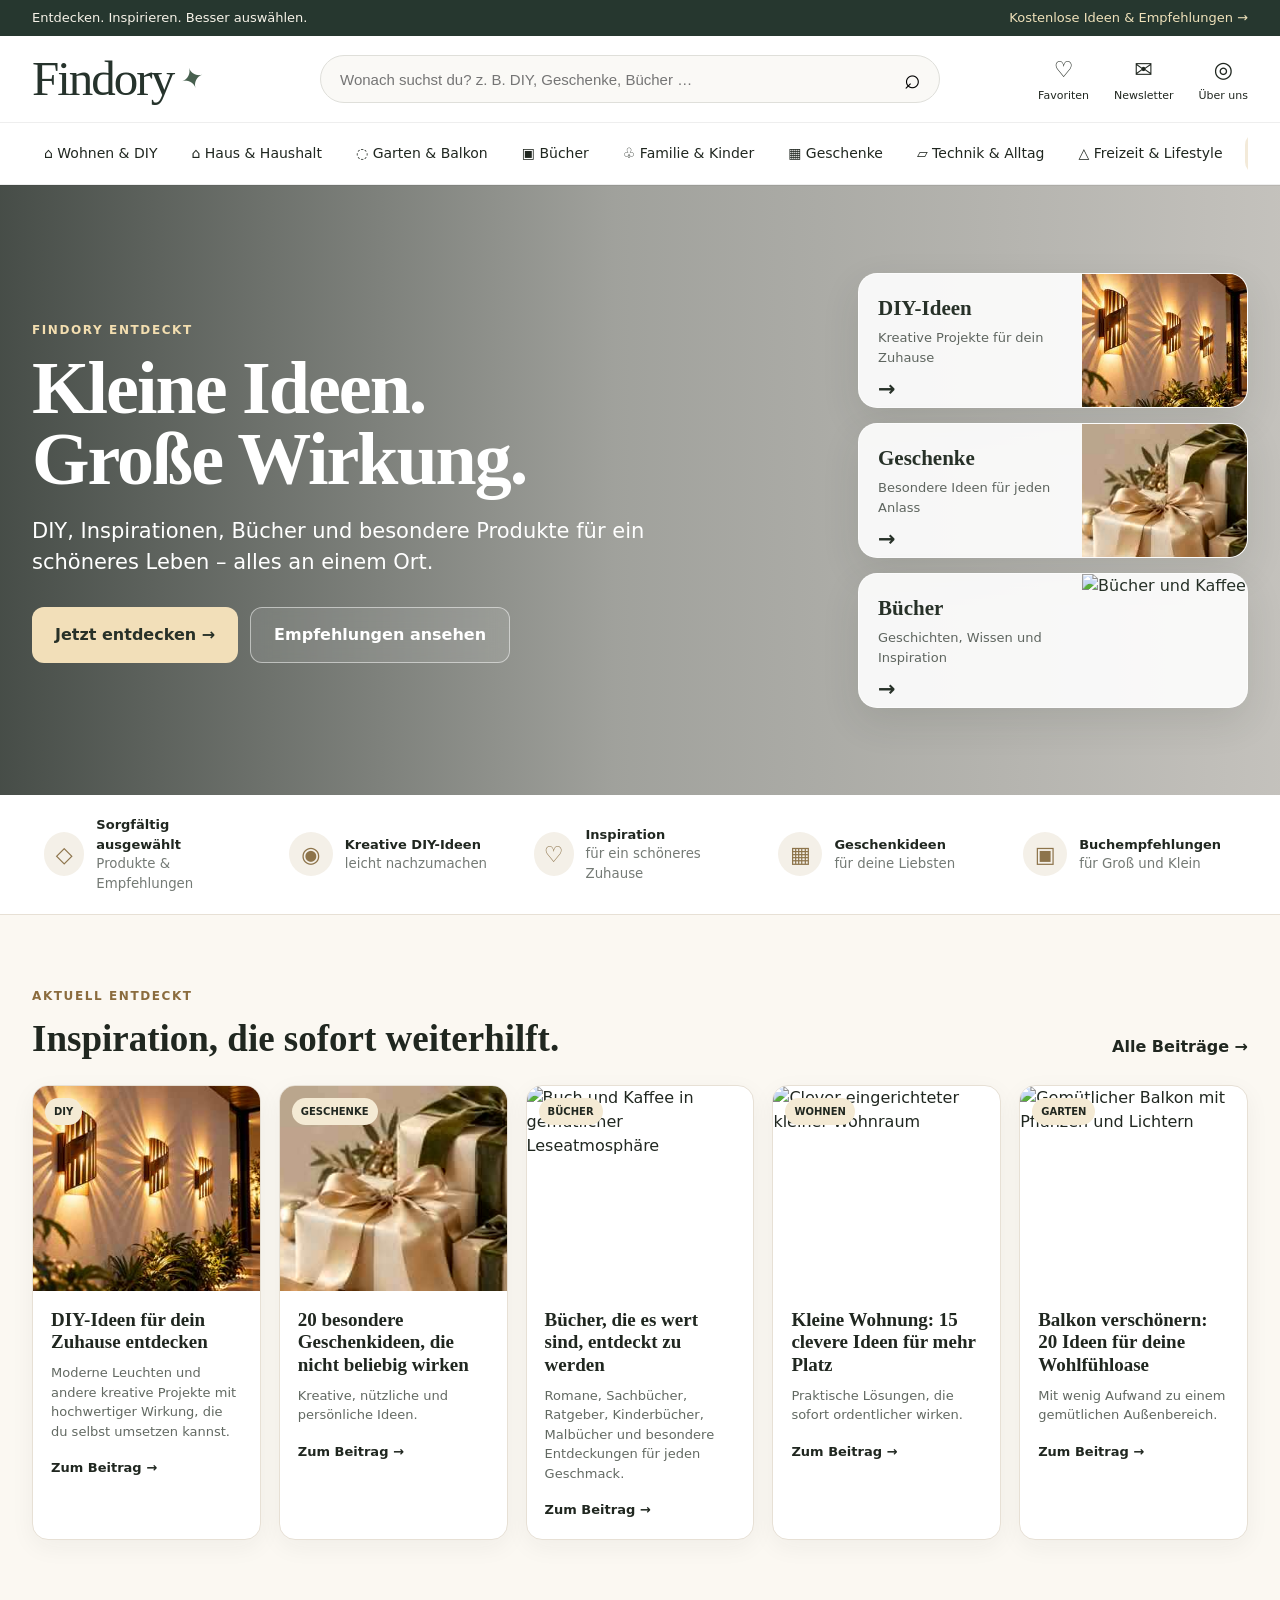
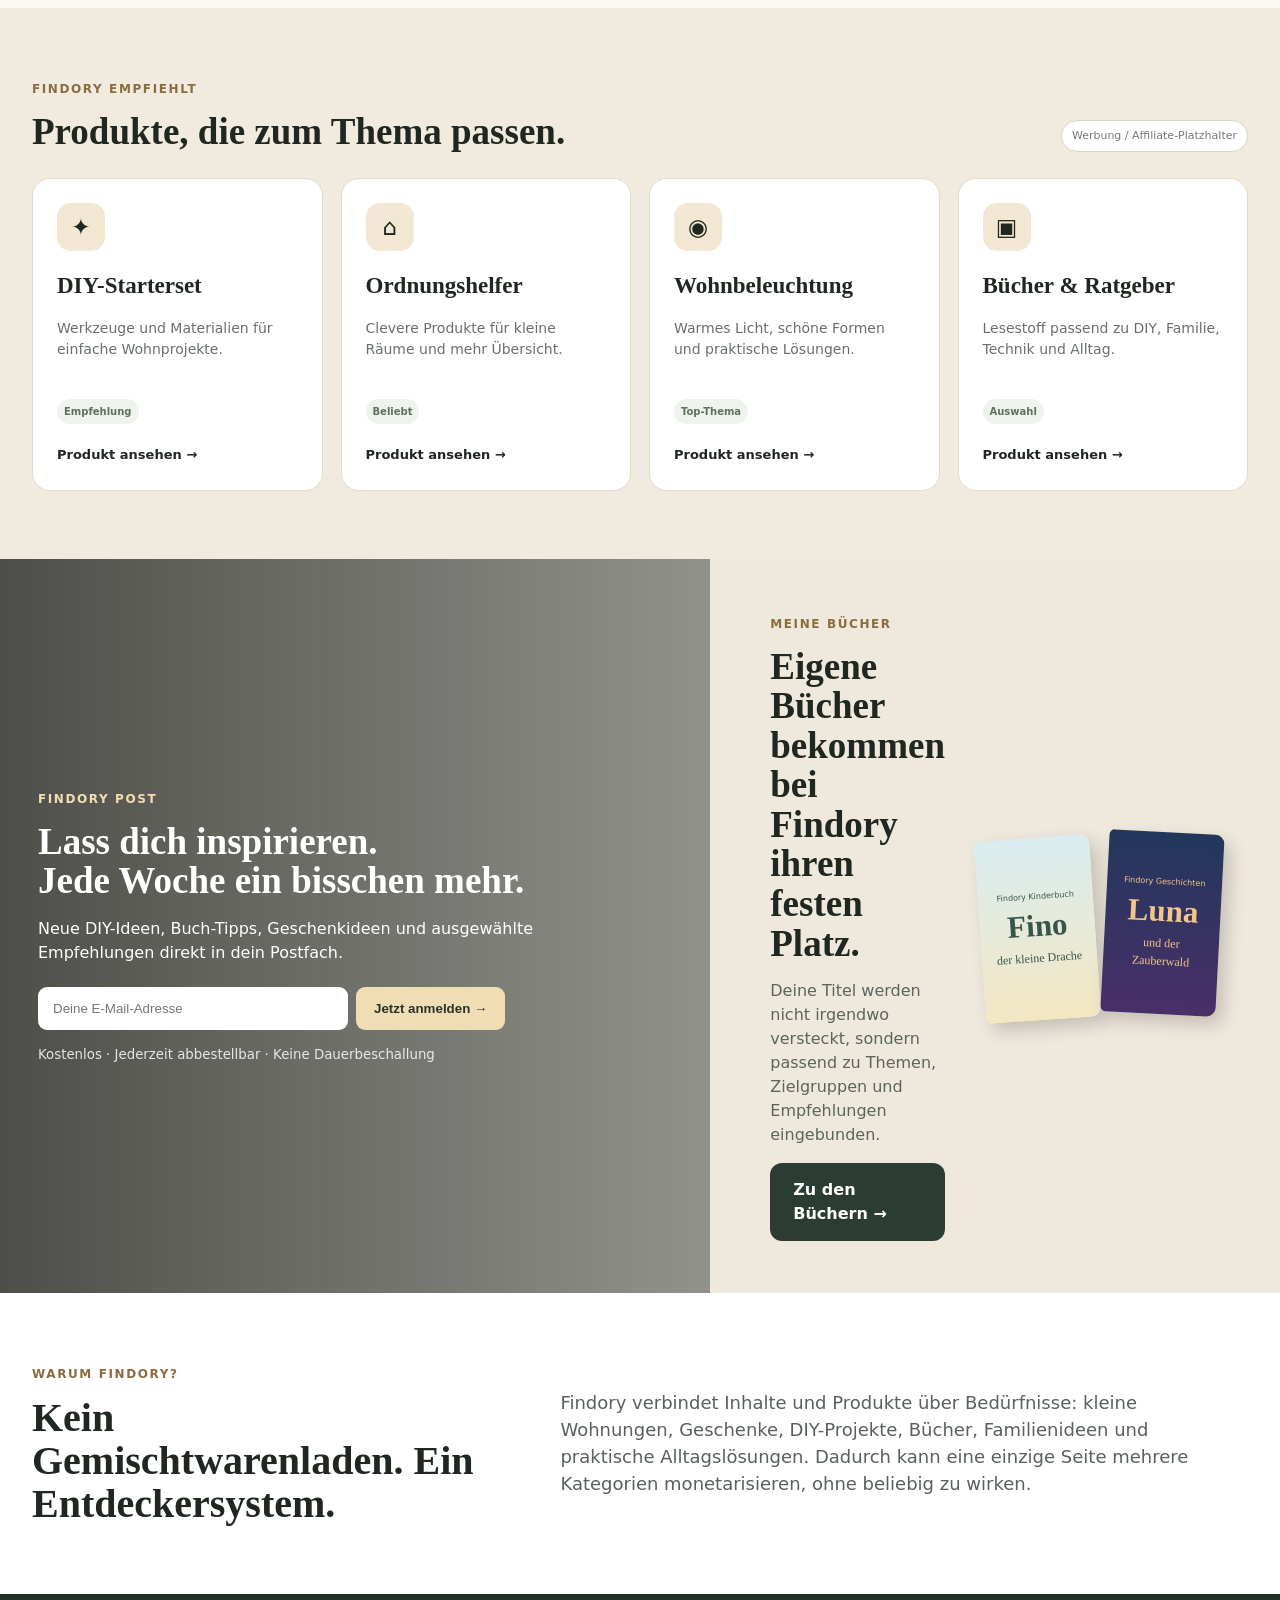
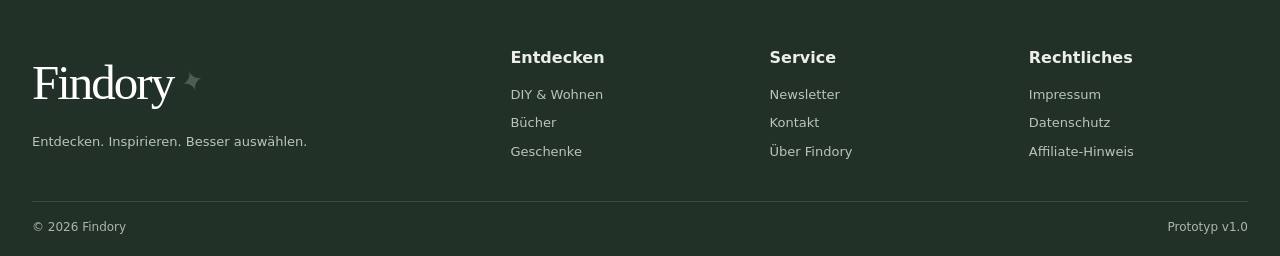
==== index.html @ 76cbc1a4 "Deploy new premium gift imagery across homepage" ====
<!doctype html>
<html lang="de">
<head>
  <meta charset="utf-8" />
  <meta name="viewport" content="width=device-width,initial-scale=1" />
  <title>Findory – Entdecken. Inspirieren. Besser auswählen.</title>
  <meta name="description" content="Findory verbindet DIY, Wohnen, Bücher, Geschenke und Empfehlungen zu einer inspirierenden Entdeckerwelt." />
  <link rel="stylesheet" href="styles.css" />
</head>
<body>
  <div class="topbar"><div class="wrap topbar-inner"><span>Entdecken. Inspirieren. Besser auswählen.</span><a href="#newsletter">Kostenlose Ideen & Empfehlungen →</a></div></div>

  <header class="site-header">
    <div class="wrap header-main">
      <a class="brand" href="#"><span class="brand-word">Findory</span><span class="leaf">✦</span></a>
      <form class="search" onsubmit="return false"><input aria-label="Suche" placeholder="Wonach suchst du? z. B. DIY, Geschenke, Bücher …"><button aria-label="Suchen">⌕</button></form>
      <div class="header-actions"><a href="#highlights">♡<span>Favoriten</span></a><a href="#newsletter">✉<span>Newsletter</span></a><a href="#books">◎<span>Über uns</span></a></div>
    </div>
    <nav class="category-nav"><div class="wrap nav-scroll">
      <a href="#highlights">⌂ Wohnen & DIY</a><a href="#highlights">⌂ Haus & Haushalt</a><a href="#highlights">◌ Garten & Balkon</a><a href="#books">▣ Bücher</a><a href="#highlights">♧ Familie & Kinder</a><a href="#gifts">▦ Geschenke</a><a href="#highlights">▱ Technik & Alltag</a><a href="#highlights">△ Freizeit & Lifestyle</a><a class="accent" href="#recommendations">★ Empfehlungen</a>
    </div></nav>
  </header>

  <main>
    <section class="hero">
      <div class="hero-bg"></div><div class="hero-overlay"></div>
      <div class="wrap hero-grid">
        <div class="hero-copy">
          <span class="eyebrow">FINDORY ENTDECKT</span>
          <h1>Kleine Ideen.<br>Große Wirkung.</h1>
          <p>DIY, Inspirationen, Bücher und besondere Produkte für ein schöneres Leben – alles an einem Ort.</p>
          <div class="hero-buttons"><a class="btn primary" href="#highlights">Jetzt entdecken →</a><a class="btn ghost" href="#recommendations">Empfehlungen ansehen</a></div>
        </div>
        <div class="hero-cards">
          <a class="mini-card" href="#highlights"><div><strong>DIY-Ideen</strong><span>Kreative Projekte für dein Zuhause</span><b>→</b></div><img src="images/diy-wandleuchten-web.jpg" alt="DIY-Wandleuchten zum Selbermachen"></a>
          <a class="mini-card" id="gifts" href="#recommendations"><div><strong>Geschenke</strong><span>Besondere Ideen für jeden Anlass</span><b>→</b></div><img src="[data-uri]" alt="Edle Geschenkarrangements in warmem Licht"></a>
          <a class="mini-card" href="#books"><div><strong>Bücher</strong><span>Geschichten, Wissen und Inspiration</span><b>→</b></div><img src="https://images.unsplash.com/photo-1639527924446-3edc522ae4b0?auto=format&fit=crop&w=700&q=82" alt="Bücher und Kaffee"></a>
        </div>
      </div>
    </section>

    <section class="trustbar"><div class="wrap trust-grid">
      <div><span>◇</span><p><b>Sorgfältig ausgewählt</b><small>Produkte & Empfehlungen</small></p></div>
      <div><span>◉</span><p><b>Kreative DIY-Ideen</b><small>leicht nachzumachen</small></p></div>
      <div><span>♡</span><p><b>Inspiration</b><small>für ein schöneres Zuhause</small></p></div>
      <div><span>▦</span><p><b>Geschenkideen</b><small>für deine Liebsten</small></p></div>
      <div><span>▣</span><p><b>Buchempfehlungen</b><small>für Groß und Klein</small></p></div>
    </div></section>

    <section class="section" id="highlights"><div class="wrap">
      <div class="section-head"><div><span class="eyebrow dark">AKTUELL ENTDECKT</span><h2>Inspiration, die sofort weiterhilft.</h2></div><a href="#">Alle Beiträge →</a></div>
      <div class="cards-five">
        <article class="content-card"><div class="image-wrap"><img src="images/diy-wandleuchten-web.jpg" alt="DIY-Wandleuchten zum Selbermachen"><span>DIY</span></div><div class="card-body"><h3>DIY-Ideen für dein Zuhause entdecken</h3><p>Moderne Leuchten und andere kreative Projekte mit hochwertiger Wirkung, die du selbst umsetzen kannst.</p><a href="#">Zum Beitrag →</a></div></article>
        <article class="content-card"><div class="image-wrap"><img src="[data-uri]" alt="Edle Geschenkarrangements in warmem Licht"><span>GESCHENKE</span></div><div class="card-body"><h3>20 besondere Geschenkideen, die nicht beliebig wirken</h3><p>Kreative, nützliche und persönliche Ideen.</p><a href="#">Zum Beitrag →</a></div></article>
        <article class="content-card"><div class="image-wrap"><img src="https://images.unsplash.com/photo-1639527924446-3edc522ae4b0?auto=format&fit=crop&w=900&q=86" alt="Buch und Kaffee in gemütlicher Leseatmosphäre"><span>BÜCHER</span></div><div class="card-body"><h3>Bücher, die es wert sind, entdeckt zu werden</h3><p>Romane, Sachbücher, Ratgeber, Kinderbücher, Malbücher und besondere Entdeckungen für jeden Geschmack.</p><a href="#">Zum Beitrag →</a></div></article>
        <article class="content-card"><div class="image-wrap"><img src="https://images.unsplash.com/photo-1536376072261-38c75010e6c9?auto=format&fit=crop&w=900&q=86" alt="Clever eingerichteter kleiner Wohnraum"><span>WOHNEN</span></div><div class="card-body"><h3>Kleine Wohnung: 15 clevere Ideen für mehr Platz</h3><p>Praktische Lösungen, die sofort ordentlicher wirken.</p><a href="#">Zum Beitrag →</a></div></article>
        <article class="content-card"><div class="image-wrap"><img src="https://images.unsplash.com/photo-1623097467856-7ad5379fe60e?auto=format&fit=crop&w=900&q=86" alt="Gemütlicher Balkon mit Pflanzen und Lichtern"><span>GARTEN</span></div><div class="card-body"><h3>Balkon verschönern: 20 Ideen für deine Wohlfühloase</h3><p>Mit wenig Aufwand zu einem gemütlichen Außenbereich.</p><a href="#">Zum Beitrag →</a></div></article>
      </div>
    </div></section>

    <section class="section recommendations" id="recommendations"><div class="wrap">
      <div class="section-head"><div><span class="eyebrow dark">FINDORY EMPFIEHLT</span><h2>Produkte, die zum Thema passen.</h2></div><span class="affiliate-note">Werbung / Affiliate-Platzhalter</span></div>
      <div class="product-grid">
        <article class="product"><div class="product-icon">✦</div><h3>DIY-Starterset</h3><p>Werkzeuge und Materialien für einfache Wohnprojekte.</p><div class="product-meta"><b>Empfehlung</b></div><a href="#">Produkt ansehen →</a></article>
        <article class="product"><div class="product-icon">⌂</div><h3>Ordnungshelfer</h3><p>Clevere Produkte für kleine Räume und mehr Übersicht.</p><div class="product-meta"><b>Beliebt</b></div><a href="#">Produkt ansehen →</a></article>
        <article class="product"><div class="product-icon">◉</div><h3>Wohnbeleuchtung</h3><p>Warmes Licht, schöne Formen und praktische Lösungen.</p><div class="product-meta"><b>Top-Thema</b></div><a href="#">Produkt ansehen →</a></article>
        <article class="product"><div class="product-icon">▣</div><h3>Bücher & Ratgeber</h3><p>Lesestoff passend zu DIY, Familie, Technik und Alltag.</p><div class="product-meta"><b>Auswahl</b></div><a href="#">Produkt ansehen →</a></article>
      </div>
    </div></section>

    <section class="split" id="newsletter"><div class="newsletter-panel"><div class="inner"><span class="eyebrow">FINDORY POST</span><h2>Lass dich inspirieren.<br>Jede Woche ein bisschen mehr.</h2><p>Neue DIY-Ideen, Buch-Tipps, Geschenkideen und ausgewählte Empfehlungen direkt in dein Postfach.</p><form onsubmit="event.preventDefault(); this.querySelector('button').textContent='Danke!';"><input type="email" placeholder="Deine E-Mail-Adresse" required><button>Jetzt anmelden →</button></form><small>Kostenlos · Jederzeit abbestellbar · Keine Dauerbeschallung</small></div></div>
      <div class="books-panel" id="books"><div class="books-copy"><span class="eyebrow dark">MEINE BÜCHER</span><h2>Eigene Bücher bekommen bei Findory ihren festen Platz.</h2><p>Deine Titel werden nicht irgendwo versteckt, sondern passend zu Themen, Zielgruppen und Empfehlungen eingebunden.</p><a class="btn dark" href="#">Zu den Büchern →</a></div><div class="book-mockups"><div class="book b1"><small>Findory Kinderbuch</small><strong>Fino</strong><span>der kleine Drache</span></div><div class="book b2"><small>Findory Geschichten</small><strong>Luna</strong><span>und der Zauberwald</span></div></div></div>
    </section>

    <section class="section manifesto"><div class="wrap manifesto-grid"><div><span class="eyebrow dark">WARUM FINDORY?</span><h2>Kein Gemischtwarenladen. Ein Entdeckersystem.</h2></div><p>Findory verbindet Inhalte und Produkte über Bedürfnisse: kleine Wohnungen, Geschenke, DIY-Projekte, Bücher, Familienideen und praktische Alltagslösungen. Dadurch kann eine einzige Seite mehrere Kategorien monetarisieren, ohne beliebig zu wirken.</p></div></section>
  </main>

  <footer><div class="wrap footer-grid"><div><div class="brand footer-brand"><span class="brand-word">Findory</span><span class="leaf">✦</span></div><p>Entdecken. Inspirieren. Besser auswählen.</p></div><div><b>Entdecken</b><a href="#highlights">DIY & Wohnen</a><a href="#books">Bücher</a><a href="#gifts">Geschenke</a></div><div><b>Service</b><a href="#newsletter">Newsletter</a><a href="#">Kontakt</a><a href="#">Über Findory</a></div><div><b>Rechtliches</b><a href="#">Impressum</a><a href="#">Datenschutz</a><a href="#">Affiliate-Hinweis</a></div></div><div class="wrap footer-bottom"><span>© 2026 Findory</span><span>Prototyp v1.0</span></div></footer>
  <script src="app.js"></script>
</body>
</html>
---- styles.css ----
:root{--ink:#253128;--cream:#f6f1e7;--cream2:#fbf8f2;--sand:#e9ddc9;--gold:#cfa966;--green:#2d4336;--muted:#6e746f;--line:#e7e0d5;--shadow:0 14px 38px rgba(36,45,39,.11)}*{box-sizing:border-box}html{scroll-behavior:smooth}body{margin:0;background:var(--cream2);color:#202720;font-family:Inter,ui-sans-serif,system-ui,-apple-system,BlinkMacSystemFont,"Segoe UI",sans-serif;line-height:1.5}a{color:inherit;text-decoration:none}img{display:block;width:100%;height:100%;object-fit:cover}.wrap{width:min(1440px,calc(100% - 64px));margin:auto}.topbar{background:#26372f;color:#f7f3e9;font-size:13px}.topbar-inner{height:36px;display:flex;align-items:center;justify-content:space-between}.topbar a{color:#efe1ba}.site-header{background:#fff;position:sticky;top:0;z-index:20;box-shadow:0 1px 0 rgba(0,0,0,.06)}.header-main{height:86px;display:grid;grid-template-columns:260px 1fr 280px;gap:28px;align-items:center}.brand{display:flex;align-items:center;gap:8px;width:max-content}.brand-word{font-family:Georgia,serif;font-size:49px;letter-spacing:-2px;color:#26332c}.leaf{font-size:28px;color:#48604f;transform:rotate(-18deg)}.search{height:48px;border:1px solid #dfdfda;border-radius:999px;display:flex;align-items:center;background:#faf9f6}.search input{border:0;background:transparent;outline:0;font-size:15px;padding:0 19px;width:100%}.search button{border:0;background:transparent;font-size:28px;padding:0 18px;cursor:pointer}.header-actions{display:flex;justify-content:flex-end;gap:25px}.header-actions a{font-size:22px;text-align:center}.header-actions span{display:block;font-size:11px;margin-top:2px}.category-nav{border-top:1px solid #eee;border-bottom:1px solid #eee}.nav-scroll{display:flex;gap:10px;align-items:center;overflow:auto;padding:10px 0}.nav-scroll a{white-space:nowrap;padding:10px 12px;border-radius:12px;font-size:14px}.nav-scroll a:hover,.nav-scroll .accent{background:#f3ead9}.hero{position:relative;min-height:610px;overflow:hidden;color:#fff}.hero-bg{position:absolute;inset:0;background:url('https://images.unsplash.com/photo-1641232458416-feace752b346?auto=format&fit=crop&w=1800&q=88') center/cover}.hero-overlay{position:absolute;inset:0;background:linear-gradient(90deg,rgba(20,29,24,.78) 0%,rgba(24,31,27,.4) 48%,rgba(20,20,18,.24) 100%)}.hero-grid{position:relative;z-index:2;display:grid;grid-template-columns:1fr 390px;gap:70px;align-items:center;min-height:610px}.hero-copy{max-width:760px}.eyebrow{display:inline-block;font-size:12px;font-weight:800;letter-spacing:1.6px;margin-bottom:14px;color:#f3deb0}.eyebrow.dark{color:#8b6c3e}.hero h1{font-family:Georgia,serif;font-size:74px;line-height:.95;margin:0 0 22px;letter-spacing:-2px}.hero p{font-size:21px;max-width:670px;margin:0 0 28px}.hero-buttons{display:flex;gap:12px;flex-wrap:wrap}.btn{display:inline-flex;align-items:center;justify-content:center;padding:15px 23px;border-radius:12px;font-weight:750}.btn.primary{background:#f2dfb9;color:#283128}.btn.ghost{border:1px solid rgba(255,255,255,.5);background:rgba(255,255,255,.1);backdrop-filter:blur(9px)}.btn.dark{background:#2b3d33;color:#fff}.hero-cards{display:grid;gap:15px}.mini-card{height:135px;border:1px solid rgba(255,255,255,.62);border-radius:19px;overflow:hidden;display:grid;grid-template-columns:1.15fr .85fr;background:rgba(255,255,255,.9);color:#273128;box-shadow:var(--shadow)}.mini-card>div{padding:19px}.mini-card strong{font-family:Georgia,serif;font-size:21px;display:block}.mini-card span{font-size:13px;display:block;color:#5e655f;margin:4px 0 7px}.mini-card b{font-size:21px}.trustbar{background:#fff;border-bottom:1px solid var(--line)}.trust-grid{display:grid;grid-template-columns:repeat(5,1fr);padding:16px 0;gap:8px}.trust-grid>div{display:flex;gap:12px;align-items:center;padding:4px 12px}.trust-grid>div>span{width:44px;height:44px;border-radius:50%;background:#f4f0e8;display:grid;place-items:center;font-size:22px;color:#8d744b}.trust-grid p{margin:0}.trust-grid b,.trust-grid small{display:block}.trust-grid b{font-size:13px}.trust-grid small{color:#747a75}.section{padding:68px 0}.section-head{display:flex;align-items:end;justify-content:space-between;gap:30px;margin-bottom:26px}.section-head h2,.manifesto h2,.split h2{font-family:Georgia,serif;font-size:37px;line-height:1.07;margin:0}.section-head>a{font-weight:700}.cards-five{display:grid;grid-template-columns:repeat(5,1fr);gap:18px}.content-card{background:#fff;border:1px solid var(--line);border-radius:16px;overflow:hidden;box-shadow:0 7px 25px rgba(35,45,39,.05);transition:.2s transform,.2s box-shadow}.content-card:hover{transform:translateY(-4px);box-shadow:var(--shadow)}.image-wrap{height:205px;position:relative}.image-wrap span{position:absolute;top:12px;left:12px;background:#f4ead4;border-radius:999px;padding:6px 9px;font-size:10px;font-weight:900}.card-body{padding:18px}.card-body h3{font-family:Georgia,serif;font-size:19px;line-height:1.2;margin:0 0 9px}.card-body p{font-size:13px;color:#626962;margin:0 0 14px}.card-body a{font-size:13px;font-weight:800}.recommendations{background:#f1ebdf}.affiliate-note{font-size:11px;color:#747a75;background:#fff;border:1px solid #ddd5c9;padding:7px 10px;border-radius:999px}.product-grid{display:grid;grid-template-columns:repeat(4,1fr);gap:18px}.product{background:#fff;border-radius:18px;padding:24px;border:1px solid #e4dbcd}.product-icon{width:48px;height:48px;border-radius:14px;background:#f2e7d3;display:grid;place-items:center;font-size:23px;margin-bottom:18px}.product h3{font-family:Georgia,serif;font-size:23px;margin:0 0 8px}.product p{color:#697069;font-size:14px;min-height:63px}.product-meta{display:flex;justify-content:space-between;align-items:center;margin:18px 0}.product-meta span{font-weight:800}.product-meta b{font-size:10px;color:#61705f;background:#eef3ed;padding:5px 7px;border-radius:999px}.product a{font-weight:800;font-size:13px}.split{display:grid;grid-template-columns:1.25fr 1fr;min-height:410px}.newsletter-panel{background:linear-gradient(90deg,rgba(28,31,25,.78),rgba(28,31,25,.47)),url('https://images.unsplash.com/photo-1704040686510-b747ff423ebb?auto=format&fit=crop&w=1400&q=85') center/cover;color:#fff;display:flex;align-items:center}.newsletter-panel .inner{padding:56px max(38px,calc((100vw - 1440px)/2));padding-right:70px}.newsletter-panel p{max-width:650px}.newsletter-panel form{display:flex;gap:8px;margin:22px 0 12px}.newsletter-panel input{min-width:310px;border:0;border-radius:9px;padding:14px 15px}.newsletter-panel button{border:0;border-radius:9px;padding:14px 18px;background:#f0ddb4;font-weight:800;color:#26332c}.newsletter-panel small{opacity:.84}.books-panel{background:#eee8dd;padding:52px 60px;display:grid;grid-template-columns:1fr 240px;gap:35px;align-items:center}.books-copy p{color:#5d645e}.book-mockups{display:flex;gap:10px;align-items:end}.book{width:116px;height:182px;border-radius:5px 9px 9px 5px;padding:18px 10px;box-shadow:7px 8px 18px rgba(0,0,0,.18);text-align:center;display:flex;flex-direction:column;align-items:center;justify-content:center}.book small{font-size:8px}.book strong{font-family:Georgia,serif;font-size:31px}.book span{font-family:Georgia,serif;font-size:12px}.b1{background:linear-gradient(#d9edf1,#f4e7c2);color:#38554c;transform:rotate(-4deg)}.b2{background:linear-gradient(#22375c,#492f68);color:#f3c58b;transform:rotate(3deg);margin-bottom:6px}.manifesto{background:#fff}.manifesto-grid{display:grid;grid-template-columns:.8fr 1.2fr;gap:70px;align-items:center}.manifesto p{font-size:18px;color:#59615a;margin:0}.manifesto h2{font-size:40px}footer{background:#223128;color:#ecefe9;padding:52px 0 20px}.footer-grid{display:grid;grid-template-columns:2fr repeat(3,1fr);gap:40px}.footer-brand .brand-word{color:#fff}.footer-grid>div:not(:first-child){display:flex;flex-direction:column;gap:9px}.footer-grid b{margin-bottom:6px}.footer-grid a,.footer-grid p{font-size:13px;color:#bac4bc}.footer-bottom{border-top:1px solid rgba(255,255,255,.12);margin-top:36px;padding-top:16px;display:flex;justify-content:space-between;color:#aab5ad;font-size:12px}@media(max-width:1100px){.header-main{grid-template-columns:200px 1fr}.header-actions{display:none}.cards-five{grid-template-columns:repeat(3,1fr)}.trust-grid{grid-template-columns:repeat(3,1fr)}.hero-grid{grid-template-columns:1fr 320px;gap:30px}.split{grid-template-columns:1fr}.books-panel{padding:50px 7vw}.product-grid{grid-template-columns:repeat(2,1fr)}}@media(max-width:760px){.wrap{width:min(100% - 30px,1440px)}.topbar{display:none}.site-header{position:relative}.header-main{height:auto;padding:18px 0;grid-template-columns:1fr}.brand-word{font-size:42px}.search{width:100%}.hero-grid{grid-template-columns:1fr;padding:60px 0}.hero h1{font-size:52px}.hero-cards{grid-template-columns:1fr}.mini-card{height:115px}.trust-grid{grid-template-columns:1fr 1fr}.cards-five{grid-template-columns:1fr}.product-grid{grid-template-columns:1fr}.section{padding:48px 0}.section-head{align-items:flex-start;flex-direction:column}.split h2,.section-head h2,.manifesto h2{font-size:31px}.newsletter-panel .inner{padding:48px 22px}.newsletter-panel form{flex-direction:column}.newsletter-panel input{min-width:0;width:100%}.books-panel{grid-template-columns:1fr;padding:45px 22px}.manifesto-grid{grid-template-columns:1fr;gap:18px}.footer-grid{grid-template-columns:1fr 1fr}.hero p{font-size:18px}.hero-buttons{flex-direction:column;align-items:flex-start}}@media(max-width:480px){.trust-grid{grid-template-columns:1fr}.footer-grid{grid-template-columns:1fr}.hero h1{font-size:45px}.book-mockups{justify-content:center}.books-panel{grid-template-columns:1fr}.category-nav{font-size:12px}}
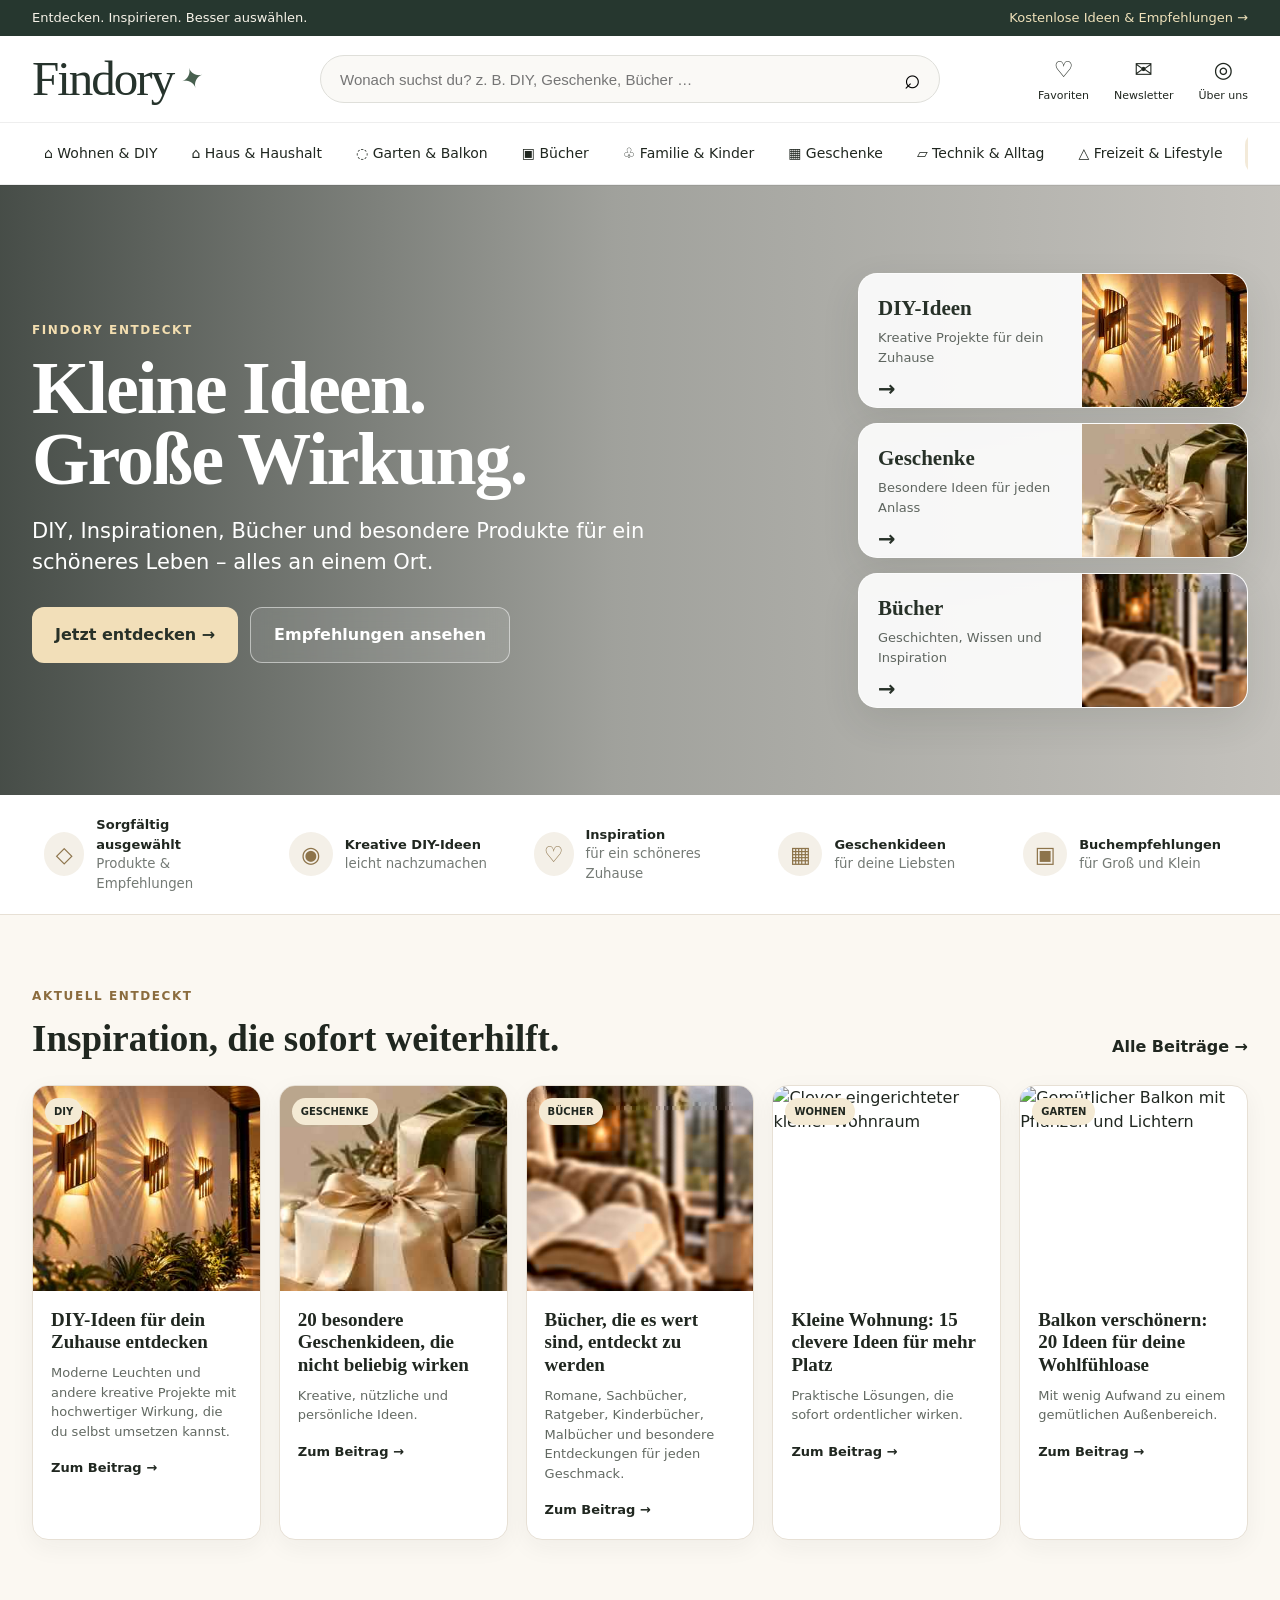
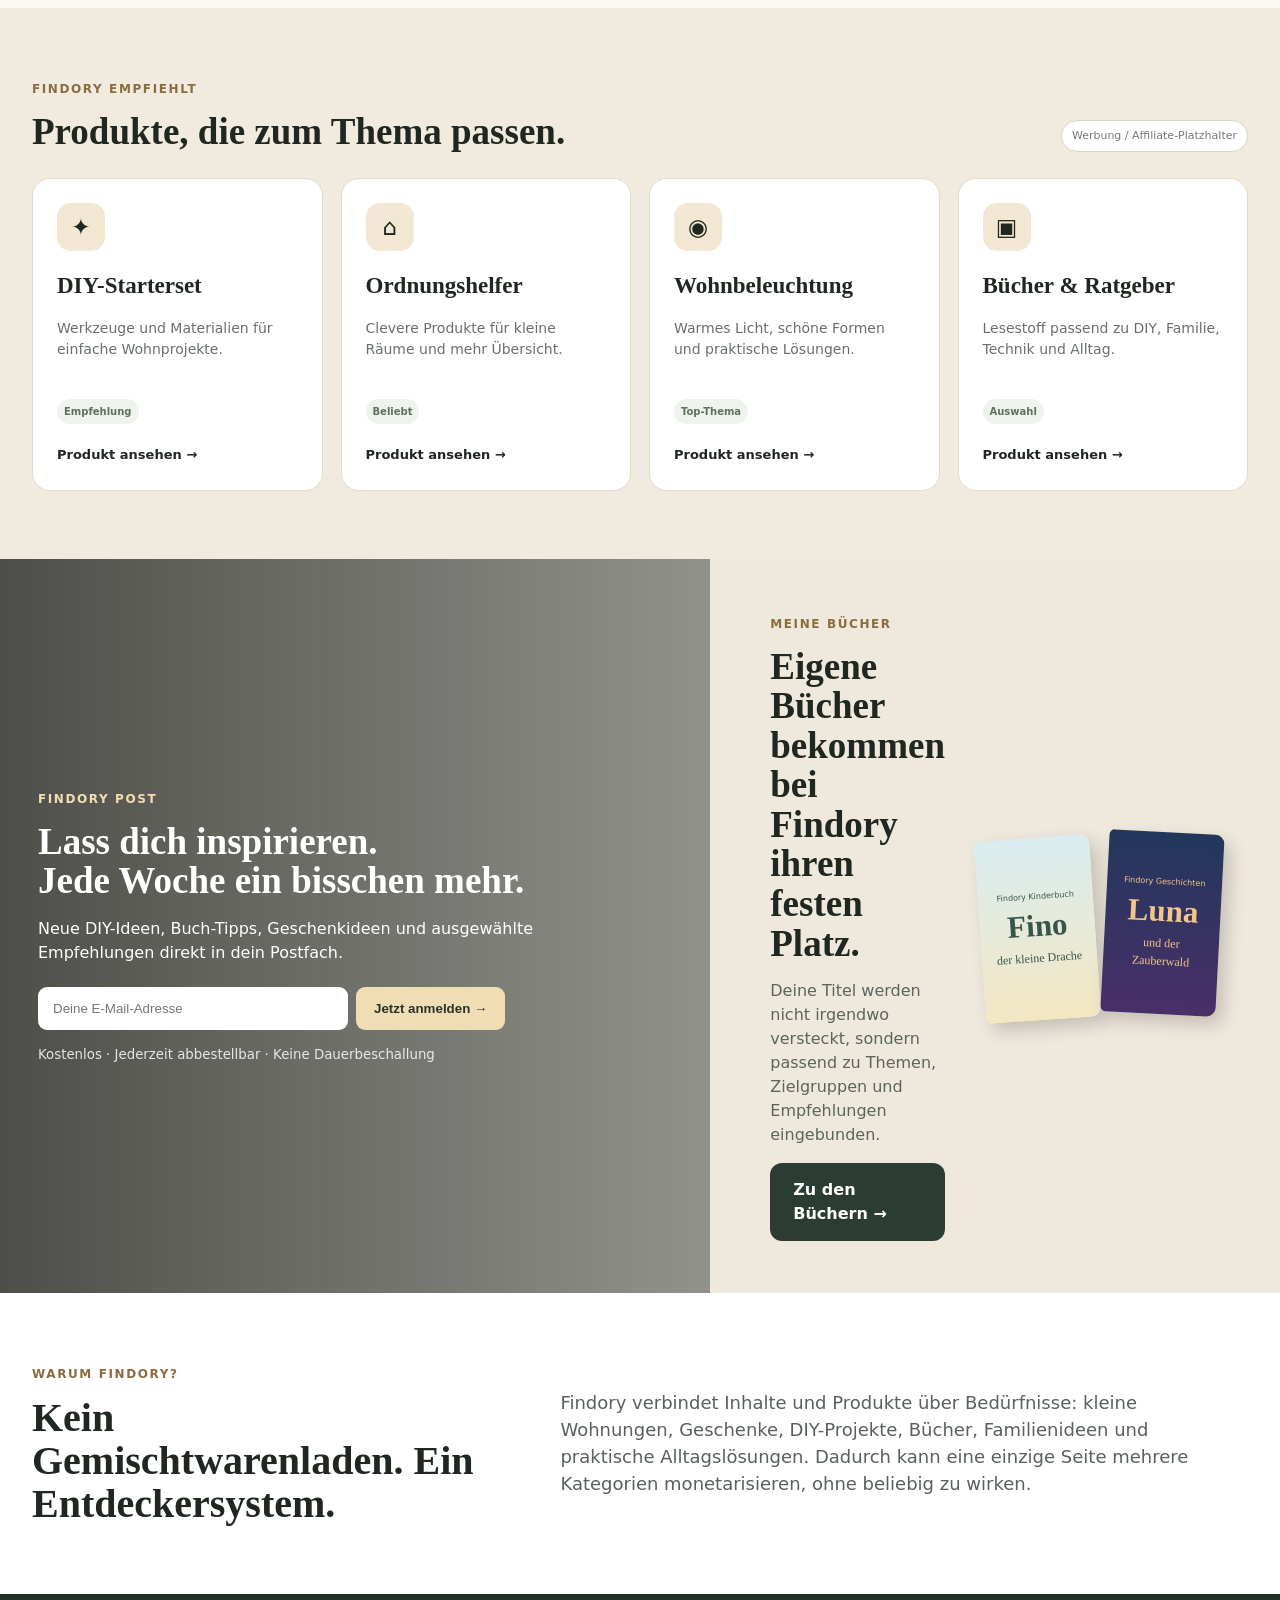
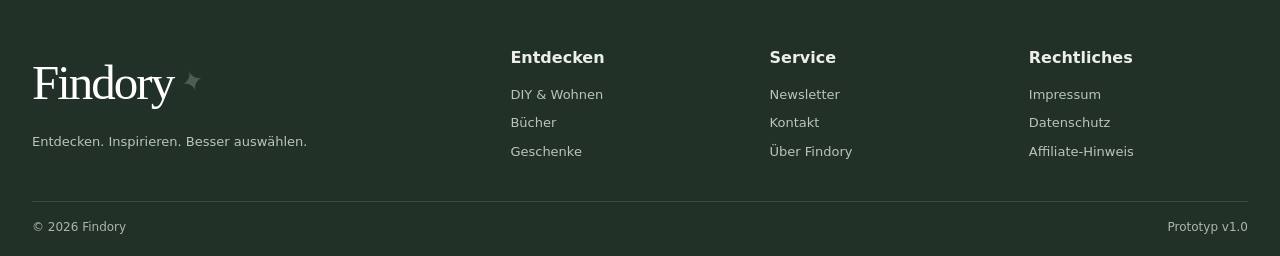
==== commit d0be6872: "Upload gift and books images as repository assets" ====
--- a/index.html
+++ b/index.html
@@ -33,8 +33,8 @@
         </div>
         <div class="hero-cards">
           <a class="mini-card" href="#highlights"><div><strong>DIY-Ideen</strong><span>Kreative Projekte für dein Zuhause</span><b>→</b></div><img src="images/diy-wandleuchten-web.jpg" alt="DIY-Wandleuchten zum Selbermachen"></a>
-          <a class="mini-card" id="gifts" href="#recommendations"><div><strong>Geschenke</strong><span>Besondere Ideen für jeden Anlass</span><b>→</b></div><img src="[data-uri]" alt="Edle Geschenkarrangements in warmem Licht"></a>
-          <a class="mini-card" href="#books"><div><strong>Bücher</strong><span>Geschichten, Wissen und Inspiration</span><b>→</b></div><img src="https://images.unsplash.com/photo-1639527924446-3edc522ae4b0?auto=format&fit=crop&w=700&q=82" alt="Bücher und Kaffee"></a>
+          <a class="mini-card" id="gifts" href="#recommendations"><div><strong>Geschenke</strong><span>Besondere Ideen für jeden Anlass</span><b>→</b></div><img src="images/gifts-premium.jpg" alt="Edle Geschenkarrangements in warmem Licht"></a>
+          <a class="mini-card" href="#books"><div><strong>Bücher</strong><span>Geschichten, Wissen und Inspiration</span><b>→</b></div><img src="images/books-reading-nook.jpg" alt="Gemütliche Leseecke mit Büchern"></a>
         </div>
       </div>
     </section>
@@ -51,8 +51,8 @@
       <div class="section-head"><div><span class="eyebrow dark">AKTUELL ENTDECKT</span><h2>Inspiration, die sofort weiterhilft.</h2></div><a href="#">Alle Beiträge →</a></div>
       <div class="cards-five">
         <article class="content-card"><div class="image-wrap"><img src="images/diy-wandleuchten-web.jpg" alt="DIY-Wandleuchten zum Selbermachen"><span>DIY</span></div><div class="card-body"><h3>DIY-Ideen für dein Zuhause entdecken</h3><p>Moderne Leuchten und andere kreative Projekte mit hochwertiger Wirkung, die du selbst umsetzen kannst.</p><a href="#">Zum Beitrag →</a></div></article>
-        <article class="content-card"><div class="image-wrap"><img src="[data-uri]" alt="Edle Geschenkarrangements in warmem Licht"><span>GESCHENKE</span></div><div class="card-body"><h3>20 besondere Geschenkideen, die nicht beliebig wirken</h3><p>Kreative, nützliche und persönliche Ideen.</p><a href="#">Zum Beitrag →</a></div></article>
-        <article class="content-card"><div class="image-wrap"><img src="https://images.unsplash.com/photo-1639527924446-3edc522ae4b0?auto=format&fit=crop&w=900&q=86" alt="Buch und Kaffee in gemütlicher Leseatmosphäre"><span>BÜCHER</span></div><div class="card-body"><h3>Bücher, die es wert sind, entdeckt zu werden</h3><p>Romane, Sachbücher, Ratgeber, Kinderbücher, Malbücher und besondere Entdeckungen für jeden Geschmack.</p><a href="#">Zum Beitrag →</a></div></article>
+        <article class="content-card"><div class="image-wrap"><img src="images/gifts-premium.jpg" alt="Edle Geschenkarrangements in warmem Licht"><span>GESCHENKE</span></div><div class="card-body"><h3>20 besondere Geschenkideen, die nicht beliebig wirken</h3><p>Kreative, nützliche und persönliche Ideen.</p><a href="#">Zum Beitrag →</a></div></article>
+        <article class="content-card"><div class="image-wrap"><img src="images/books-reading-nook.jpg" alt="Gemütliche Leseecke mit Büchern"><span>BÜCHER</span></div><div class="card-body"><h3>Bücher, die es wert sind, entdeckt zu werden</h3><p>Romane, Sachbücher, Ratgeber, Kinderbücher, Malbücher und besondere Entdeckungen für jeden Geschmack.</p><a href="#">Zum Beitrag →</a></div></article>
         <article class="content-card"><div class="image-wrap"><img src="https://images.unsplash.com/photo-1536376072261-38c75010e6c9?auto=format&fit=crop&w=900&q=86" alt="Clever eingerichteter kleiner Wohnraum"><span>WOHNEN</span></div><div class="card-body"><h3>Kleine Wohnung: 15 clevere Ideen für mehr Platz</h3><p>Praktische Lösungen, die sofort ordentlicher wirken.</p><a href="#">Zum Beitrag →</a></div></article>
         <article class="content-card"><div class="image-wrap"><img src="https://images.unsplash.com/photo-1623097467856-7ad5379fe60e?auto=format&fit=crop&w=900&q=86" alt="Gemütlicher Balkon mit Pflanzen und Lichtern"><span>GARTEN</span></div><div class="card-body"><h3>Balkon verschönern: 20 Ideen für deine Wohlfühloase</h3><p>Mit wenig Aufwand zu einem gemütlichen Außenbereich.</p><a href="#">Zum Beitrag →</a></div></article>
       </div>
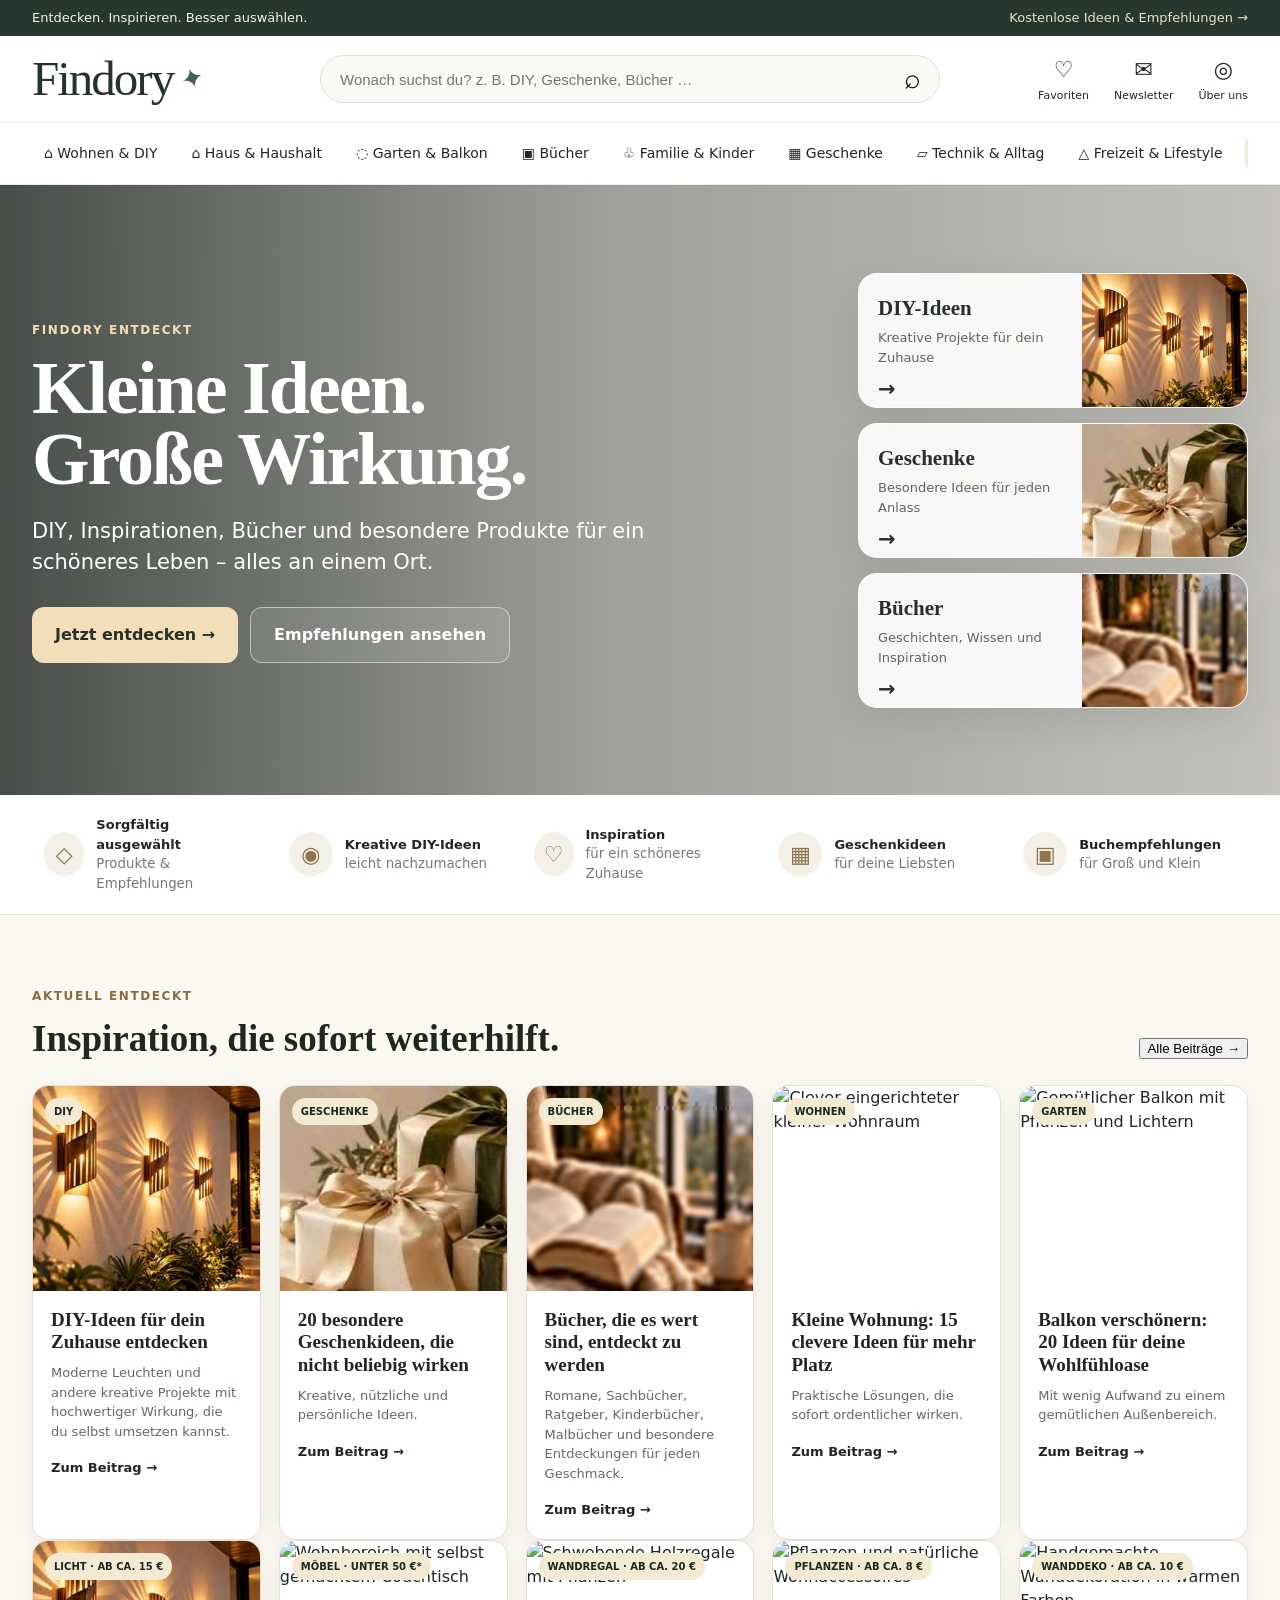
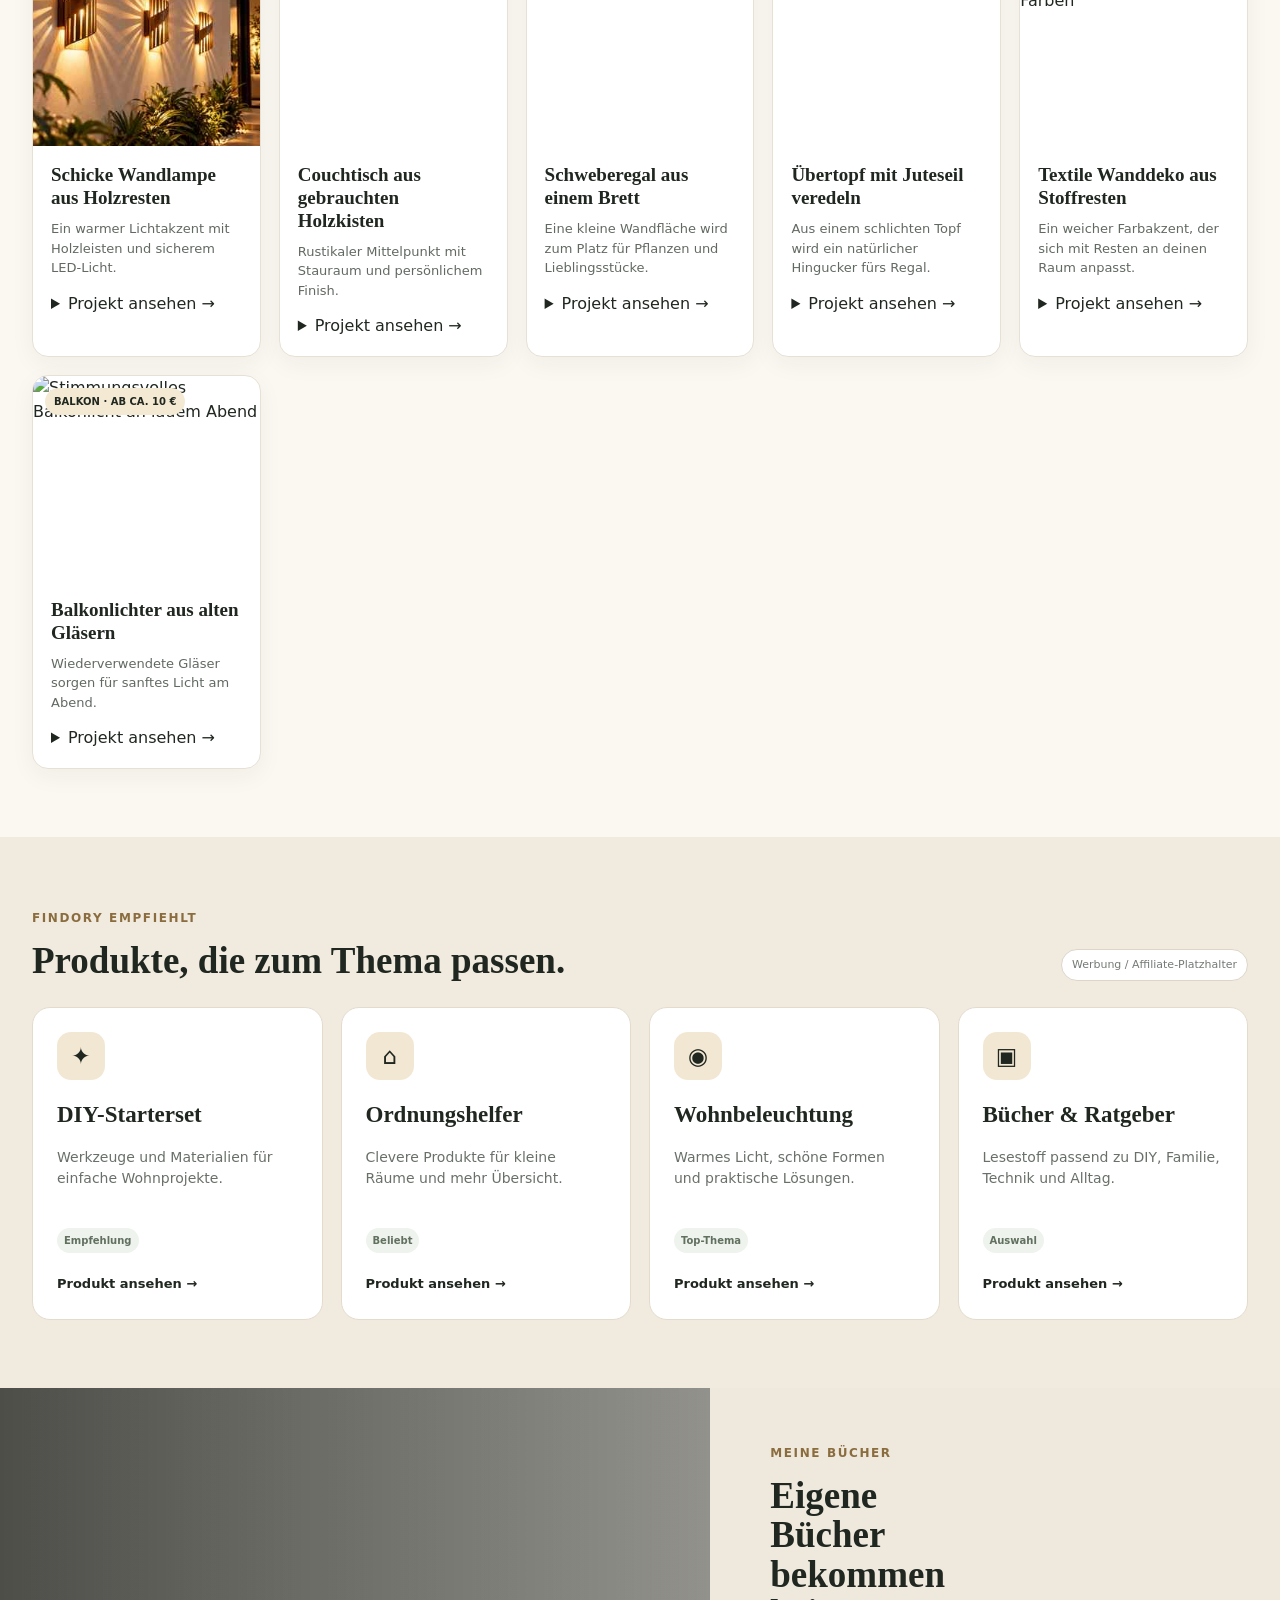
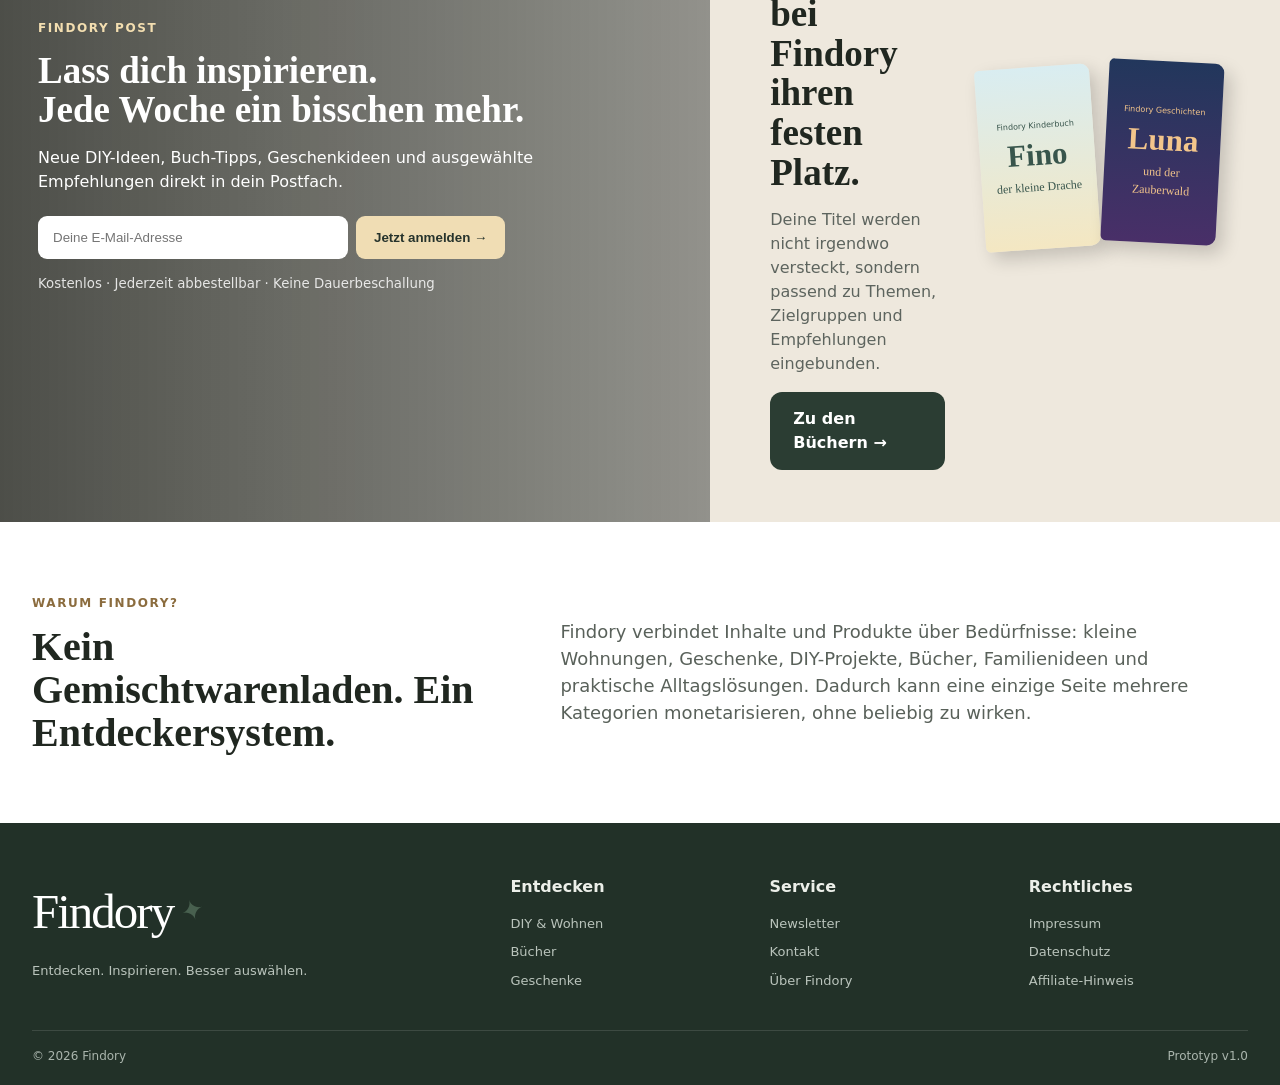
==== commit 10e924bb: "Add a focused DIY projects view" ====
--- a/index.html
+++ b/index.html
@@ -32,7 +32,7 @@
           <div class="hero-buttons"><a class="btn primary" href="#highlights">Jetzt entdecken →</a><a class="btn ghost" href="#recommendations">Empfehlungen ansehen</a></div>
         </div>
         <div class="hero-cards">
-          <a class="mini-card" href="#highlights"><div><strong>DIY-Ideen</strong><span>Kreative Projekte für dein Zuhause</span><b>→</b></div><img src="images/diy-wandleuchten-web.jpg" alt="DIY-Wandleuchten zum Selbermachen"></a>
+          <a class="mini-card" href="#highlights" data-diy-filter><div><strong>DIY-Ideen</strong><span>Kreative Projekte für dein Zuhause</span><b>→</b></div><img src="images/diy-wandleuchten-web.jpg" alt="DIY-Wandleuchten zum Selbermachen"></a>
           <a class="mini-card" id="gifts" href="#recommendations"><div><strong>Geschenke</strong><span>Besondere Ideen für jeden Anlass</span><b>→</b></div><img src="images/gifts-premium.jpg" alt="Edle Geschenkarrangements in warmem Licht"></a>
           <a class="mini-card" href="#books"><div><strong>Bücher</strong><span>Geschichten, Wissen und Inspiration</span><b>→</b></div><img src="images/books-reading-nook.jpg" alt="Gemütliche Leseecke mit Büchern"></a>
         </div>
@@ -48,7 +48,7 @@
     </div></section>
 
     <section class="section" id="highlights"><div class="wrap">
-      <div class="section-head"><div><span class="eyebrow dark">AKTUELL ENTDECKT</span><h2>Inspiration, die sofort weiterhilft.</h2></div><a href="#">Alle Beiträge →</a></div>
+      <div class="section-head"><div><span class="eyebrow dark" id="highlights-label">AKTUELL ENTDECKT</span><h2 id="highlights-title">Inspiration, die sofort weiterhilft.</h2></div><button class="text-link" id="show-all-posts" type="button">Alle Beiträge →</button></div>
       <div class="cards-five">
         <article class="content-card"><div class="image-wrap"><img src="images/diy-wandleuchten-web.jpg" alt="DIY-Wandleuchten zum Selbermachen"><span>DIY</span></div><div class="card-body"><h3>DIY-Ideen für dein Zuhause entdecken</h3><p>Moderne Leuchten und andere kreative Projekte mit hochwertiger Wirkung, die du selbst umsetzen kannst.</p><a href="#">Zum Beitrag →</a></div></article>
         <article class="content-card"><div class="image-wrap"><img src="images/gifts-premium.jpg" alt="Edle Geschenkarrangements in warmem Licht"><span>GESCHENKE</span></div><div class="card-body"><h3>20 besondere Geschenkideen, die nicht beliebig wirken</h3><p>Kreative, nützliche und persönliche Ideen.</p><a href="#">Zum Beitrag →</a></div></article>
@@ -56,6 +56,15 @@
         <article class="content-card"><div class="image-wrap"><img src="https://images.unsplash.com/photo-1536376072261-38c75010e6c9?auto=format&fit=crop&w=900&q=86" alt="Clever eingerichteter kleiner Wohnraum"><span>WOHNEN</span></div><div class="card-body"><h3>Kleine Wohnung: 15 clevere Ideen für mehr Platz</h3><p>Praktische Lösungen, die sofort ordentlicher wirken.</p><a href="#">Zum Beitrag →</a></div></article>
         <article class="content-card"><div class="image-wrap"><img src="https://images.unsplash.com/photo-1623097467856-7ad5379fe60e?auto=format&fit=crop&w=900&q=86" alt="Gemütlicher Balkon mit Pflanzen und Lichtern"><span>GARTEN</span></div><div class="card-body"><h3>Balkon verschönern: 20 Ideen für deine Wohlfühloase</h3><p>Mit wenig Aufwand zu einem gemütlichen Außenbereich.</p><a href="#">Zum Beitrag →</a></div></article>
       </div>
+      <div class="cards-five diy-grid" id="diy-posts" hidden aria-live="polite">
+        <article class="content-card diy-card"><div class="image-wrap"><img src="images/diy-wandleuchten-web.jpg" alt="Warm leuchtende DIY-Wandlampen"><span>LICHT · AB CA. 15 €</span></div><div class="card-body"><h3>Schicke Wandlampe aus Holzresten</h3><p>Ein warmer Lichtakzent mit Holzleisten und sicherem LED-Licht.</p><details><summary>Projekt ansehen →</summary><div class="project-steps"><b>Materialien</b><p>Holzreste, Schleifpapier, Farbe oder Öl, LED-Leuchte mit Stecker oder Batterie.</p><b>So geht’s</b><ol><li>Holzleisten schleifen und nach Wunsch ölen.</li><li>Leisten auf einer Trägerplatte versetzt befestigen.</li><li>LED-Leuchte nach Herstellerangabe montieren und Wandhalterung prüfen.</li></ol><small>Richtwert: ca. 15 € mit Holzresten. Keine Arbeiten an der Hausinstallation.</small></div></details></div></article>
+        <article class="content-card diy-card"><div class="image-wrap"><img src="https://images.unsplash.com/photo-1494438639946-1ebd1d20bf85?auto=format&fit=crop&w=900&q=85" alt="Wohnbereich mit selbst gemachtem Couchtisch"><span>MÖBEL · UNTER 50 €*</span></div><div class="card-body"><h3>Couchtisch aus gebrauchten Holzkisten</h3><p>Rustikaler Mittelpunkt mit Stauraum und persönlichem Finish.</p><details><summary>Projekt ansehen →</summary><div class="project-steps"><b>Materialien</b><p>Vier stabile gebrauchte Kisten, Schleifpapier, Schrauben und Holzöl oder Farbe.</p><b>So geht’s</b><ol><li>Kisten prüfen, reinigen und scharfe Kanten abschleifen.</li><li>Zu einem niedrigen Quadrat anordnen und miteinander verschrauben.</li><li>Oberfläche versiegeln; bei Bedarf passende Rollen ergänzen.</li></ol><small>*Unter 50 € ist ein Richtwert bei gebrauchten Kisten und vorhandenen Werkzeugen.</small></div></details></div></article>
+        <article class="content-card diy-card"><div class="image-wrap"><img src="https://images.unsplash.com/photo-1746933156614-54eeb2dfaf3c?auto=format&fit=crop&w=900&q=85" alt="Schwebende Holzregale mit Pflanzen"><span>WANDREGAL · AB CA. 20 €</span></div><div class="card-body"><h3>Schweberegal aus einem Brett</h3><p>Eine kleine Wandfläche wird zum Platz für Pflanzen und Lieblingsstücke.</p><details><summary>Projekt ansehen →</summary><div class="project-steps"><b>Materialien</b><p>Ein passendes Brett, zwei Wandhalter, Schleifpapier und Wanddübel für den Untergrund.</p><b>So geht’s</b><ol><li>Brett zuschneiden lassen oder passend auswählen und schleifen.</li><li>Halterungen waagerecht und passend zum Wandmaterial montieren.</li><li>Brett befestigen und Belastbarkeit vorsichtig prüfen.</li></ol><small>Preisrahmen variiert je nach Brett, Halterung und Wandmaterial.</small></div></details></div></article>
+        <article class="content-card diy-card"><div class="image-wrap"><img src="https://images.unsplash.com/photo-1494438639946-1ebd1d20bf85?auto=format&fit=crop&w=900&q=85" alt="Pflanzen und natürliche Wohnaccessoires"><span>PFLANZEN · AB CA. 8 €</span></div><div class="card-body"><h3>Übertopf mit Juteseil veredeln</h3><p>Aus einem schlichten Topf wird ein natürlicher Hingucker fürs Regal.</p><details><summary>Projekt ansehen →</summary><div class="project-steps"><b>Materialien</b><p>Ein vorhandener Übertopf, Juteseil und geeigneter Bastelkleber.</p><b>So geht’s</b><ol><li>Topfoberfläche reinigen und trocken abwischen.</li><li>Seil unten beginnend in gleichmäßigen Runden aufkleben.</li><li>Ende sauber fixieren und vollständig trocknen lassen.</li></ol><small>Richtwert: ca. 8 € mit vorhandenem Topf.</small></div></details></div></article>
+        <article class="content-card diy-card"><div class="image-wrap"><img src="https://images.unsplash.com/photo-1531058020387-3be344556be6?auto=format&fit=crop&w=900&q=85" alt="Handgemachte Wanddekoration in warmen Farben"><span>WANDDEKO · AB CA. 10 €</span></div><div class="card-body"><h3>Textile Wanddeko aus Stoffresten</h3><p>Ein weicher Farbakzent, der sich mit Resten an deinen Raum anpasst.</p><details><summary>Projekt ansehen →</summary><div class="project-steps"><b>Materialien</b><p>Stoffreste, ein Holzstab oder Ast, Garn und eine Schere.</p><b>So geht’s</b><ol><li>Stoff in Streifen schneiden und Farben locker kombinieren.</li><li>Streifen am Stab verknoten und auf gewünschte Länge kürzen.</li><li>Garn an beiden Enden befestigen und sicher aufhängen.</li></ol><small>Richtwert: ca. 10 € mit Reststoffen und einem gefundenen Ast.</small></div></details></div></article>
+        <article class="content-card diy-card"><div class="image-wrap"><img src="https://images.unsplash.com/photo-1623097467856-7ad5379fe60e?auto=format&fit=crop&w=900&q=85" alt="Stimmungsvolles Balkonlicht an lauem Abend"><span>BALKON · AB CA. 10 €</span></div><div class="card-body"><h3>Balkonlichter aus alten Gläsern</h3><p>Wiederverwendete Gläser sorgen für sanftes Licht am Abend.</p><details><summary>Projekt ansehen →</summary><div class="project-steps"><b>Materialien</b><p>Saubere Gläser, Draht oder Band und ausschließlich batteriebetriebene LED-Lichter.</p><b>So geht’s</b><ol><li>Gläser reinigen und Etiketten entfernen.</li><li>Draht oder Band als lockere Aufhängung befestigen.</li><li>LED-Licht einsetzen und Gläser wettergeschützt platzieren.</li></ol><small>Richtwert: ca. 10 € mit vorhandenen Gläsern. Kein offenes Feuer verwenden.</small></div></details></div></article>
+      </div>
+      <p class="diy-price-note" id="diy-price-note" hidden>Alle Preisangaben sind grobe Richtwerte und setzen teils vorhandene oder wiederverwendete Materialien voraus.</p>
     </div></section>
 
     <section class="section recommendations" id="recommendations"><div class="wrap">
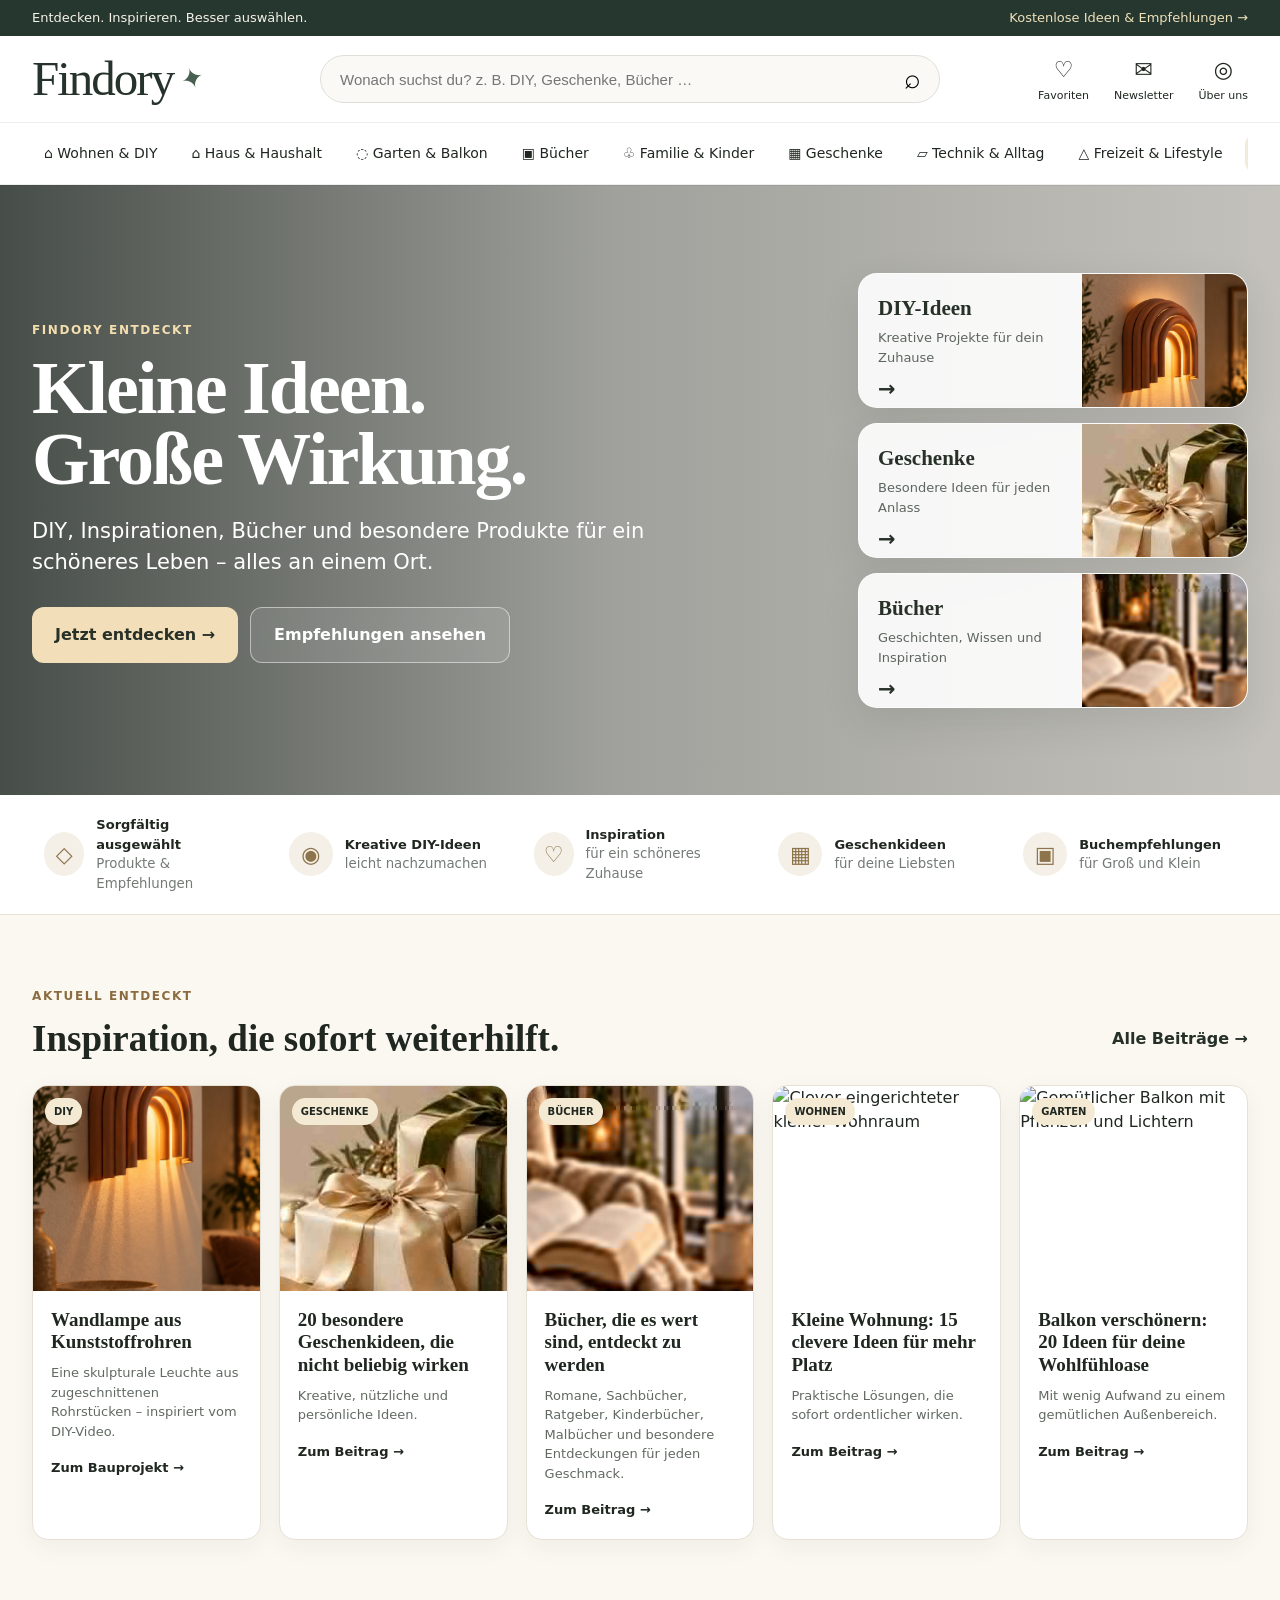
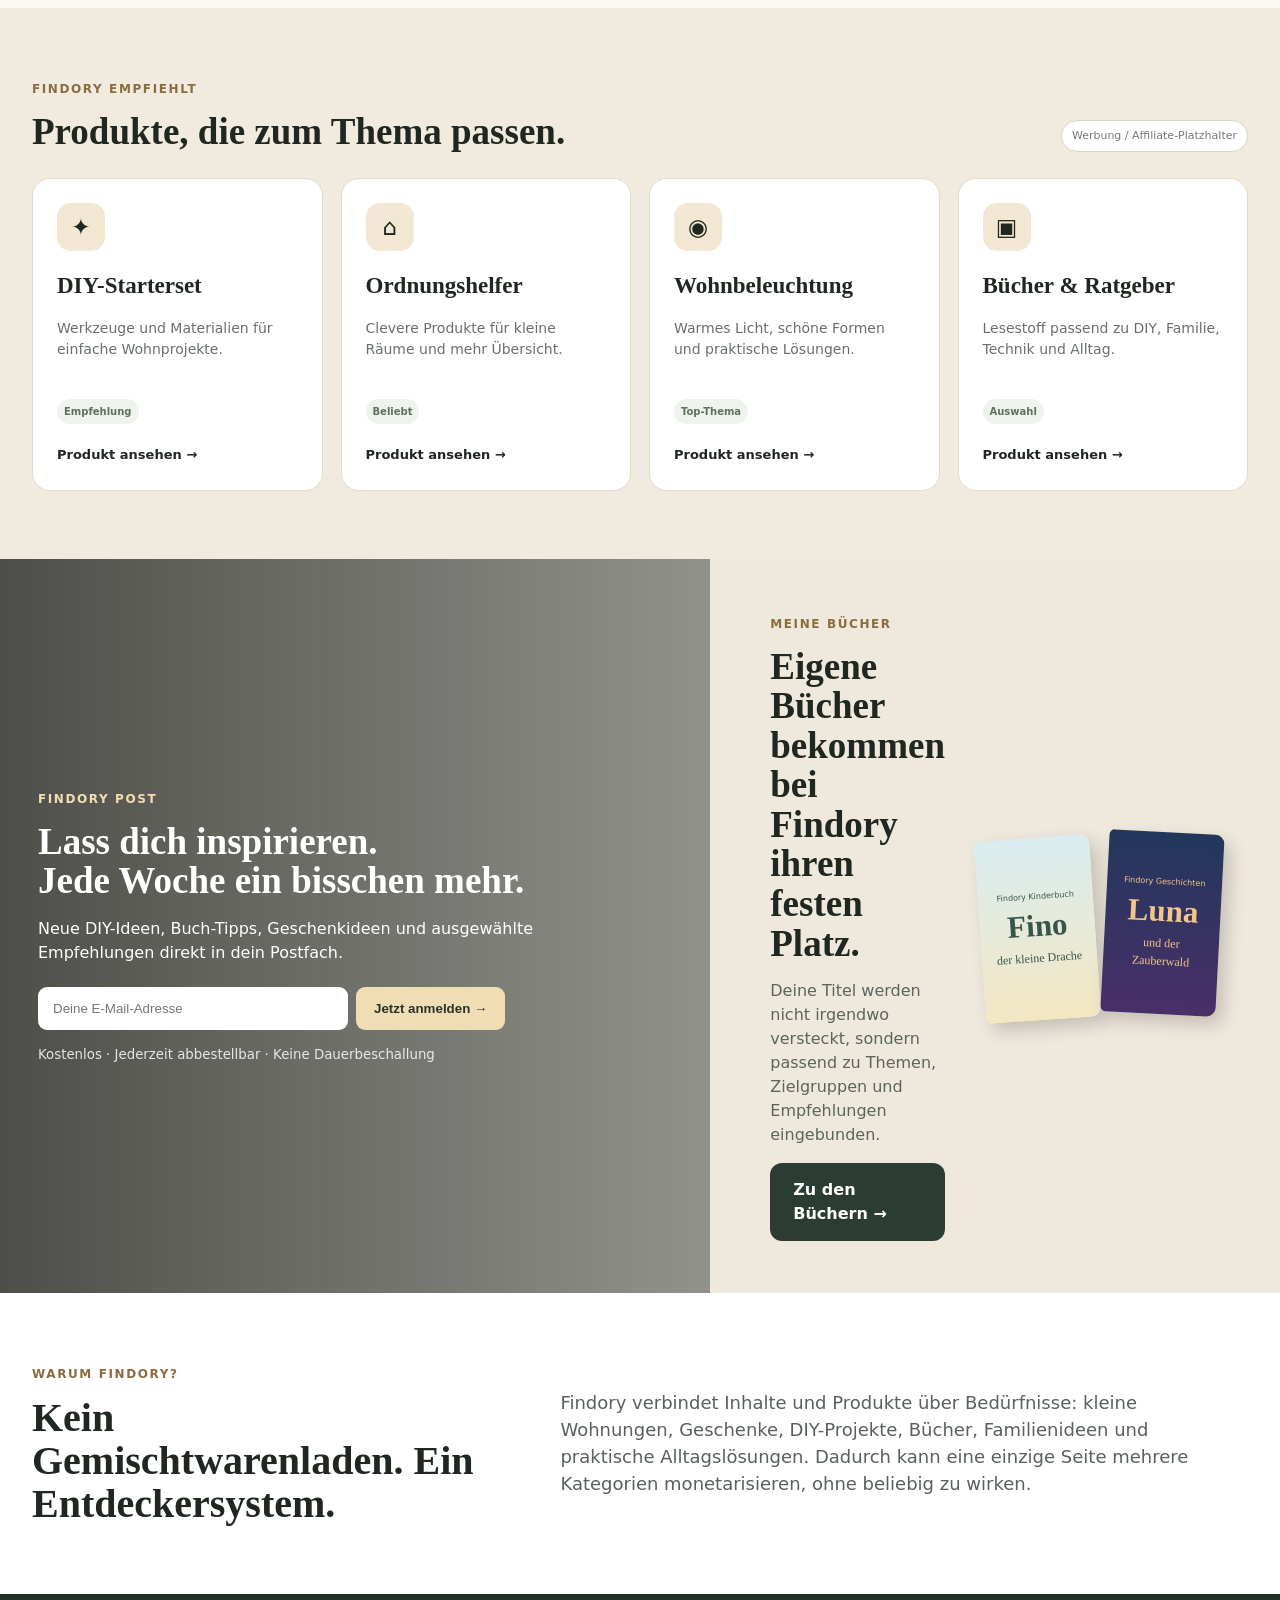
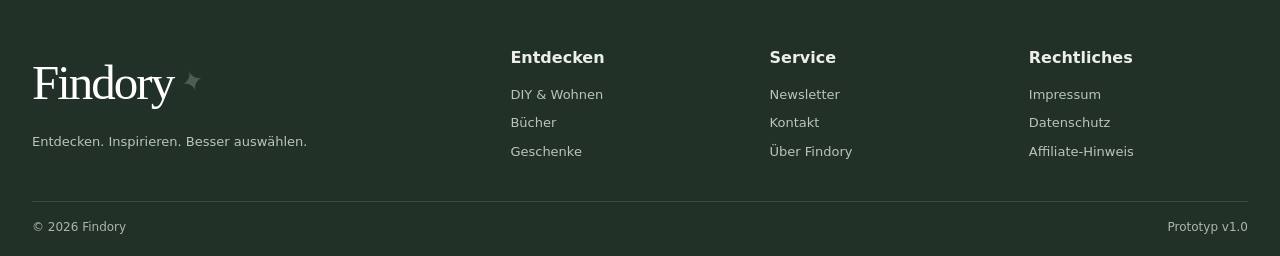
==== commit 533cc635: "Add plastic pipe wall lamp tutorial" ====
--- a/index.html
+++ b/index.html
@@ -32,7 +32,7 @@
           <div class="hero-buttons"><a class="btn primary" href="#highlights">Jetzt entdecken →</a><a class="btn ghost" href="#recommendations">Empfehlungen ansehen</a></div>
         </div>
         <div class="hero-cards">
-          <a class="mini-card" href="#highlights" data-diy-filter><div><strong>DIY-Ideen</strong><span>Kreative Projekte für dein Zuhause</span><b>→</b></div><img src="images/diy-wandleuchten-web.jpg" alt="DIY-Wandleuchten zum Selbermachen"></a>
+          <a class="mini-card" href="#highlights" data-diy-filter><div><strong>DIY-Ideen</strong><span>Kreative Projekte für dein Zuhause</span><b>→</b></div><img src="images/lampen/04-fertig.jpg" alt="DIY-Wandlampe aus gebogenen Kunststoffrohr-Segmenten"></a>
           <a class="mini-card" id="gifts" href="#recommendations"><div><strong>Geschenke</strong><span>Besondere Ideen für jeden Anlass</span><b>→</b></div><img src="images/gifts-premium.jpg" alt="Edle Geschenkarrangements in warmem Licht"></a>
           <a class="mini-card" href="#books"><div><strong>Bücher</strong><span>Geschichten, Wissen und Inspiration</span><b>→</b></div><img src="images/books-reading-nook.jpg" alt="Gemütliche Leseecke mit Büchern"></a>
         </div>
@@ -50,14 +50,14 @@
     <section class="section" id="highlights"><div class="wrap">
       <div class="section-head"><div><span class="eyebrow dark" id="highlights-label">AKTUELL ENTDECKT</span><h2 id="highlights-title">Inspiration, die sofort weiterhilft.</h2></div><button class="text-link" id="show-all-posts" type="button">Alle Beiträge →</button></div>
       <div class="cards-five">
-        <article class="content-card"><div class="image-wrap"><img src="images/diy-wandleuchten-web.jpg" alt="DIY-Wandleuchten zum Selbermachen"><span>DIY</span></div><div class="card-body"><h3>DIY-Ideen für dein Zuhause entdecken</h3><p>Moderne Leuchten und andere kreative Projekte mit hochwertiger Wirkung, die du selbst umsetzen kannst.</p><a href="#">Zum Beitrag →</a></div></article>
+        <article class="content-card"><div class="image-wrap"><img src="images/lampen/04-fertig.jpg" alt="DIY-Wandlampe aus gebogenen Kunststoffrohr-Segmenten"><span>DIY</span></div><div class="card-body"><h3>Wandlampe aus Kunststoffrohren</h3><p>Eine skulpturale Leuchte aus zugeschnittenen Rohrstücken – inspiriert vom DIY-Video.</p><a href="diy-lampe-aus-kunststoffrohren.html">Zum Bauprojekt →</a></div></article>
         <article class="content-card"><div class="image-wrap"><img src="images/gifts-premium.jpg" alt="Edle Geschenkarrangements in warmem Licht"><span>GESCHENKE</span></div><div class="card-body"><h3>20 besondere Geschenkideen, die nicht beliebig wirken</h3><p>Kreative, nützliche und persönliche Ideen.</p><a href="#">Zum Beitrag →</a></div></article>
         <article class="content-card"><div class="image-wrap"><img src="images/books-reading-nook.jpg" alt="Gemütliche Leseecke mit Büchern"><span>BÜCHER</span></div><div class="card-body"><h3>Bücher, die es wert sind, entdeckt zu werden</h3><p>Romane, Sachbücher, Ratgeber, Kinderbücher, Malbücher und besondere Entdeckungen für jeden Geschmack.</p><a href="#">Zum Beitrag →</a></div></article>
         <article class="content-card"><div class="image-wrap"><img src="https://images.unsplash.com/photo-1536376072261-38c75010e6c9?auto=format&fit=crop&w=900&q=86" alt="Clever eingerichteter kleiner Wohnraum"><span>WOHNEN</span></div><div class="card-body"><h3>Kleine Wohnung: 15 clevere Ideen für mehr Platz</h3><p>Praktische Lösungen, die sofort ordentlicher wirken.</p><a href="#">Zum Beitrag →</a></div></article>
         <article class="content-card"><div class="image-wrap"><img src="https://images.unsplash.com/photo-1623097467856-7ad5379fe60e?auto=format&fit=crop&w=900&q=86" alt="Gemütlicher Balkon mit Pflanzen und Lichtern"><span>GARTEN</span></div><div class="card-body"><h3>Balkon verschönern: 20 Ideen für deine Wohlfühloase</h3><p>Mit wenig Aufwand zu einem gemütlichen Außenbereich.</p><a href="#">Zum Beitrag →</a></div></article>
       </div>
       <div class="cards-five diy-grid" id="diy-posts" hidden aria-live="polite">
-        <article class="content-card diy-card"><div class="image-wrap"><img src="images/diy-wandleuchten-web.jpg" alt="Warm leuchtende DIY-Wandlampen"><span>LICHT · AB CA. 15 €</span></div><div class="card-body"><h3>Schicke Wandlampe aus Holzresten</h3><p>Ein warmer Lichtakzent mit Holzleisten und sicherem LED-Licht.</p><details><summary>Projekt ansehen →</summary><div class="project-steps"><b>Materialien</b><p>Holzreste, Schleifpapier, Farbe oder Öl, LED-Leuchte mit Stecker oder Batterie.</p><b>So geht’s</b><ol><li>Holzleisten schleifen und nach Wunsch ölen.</li><li>Leisten auf einer Trägerplatte versetzt befestigen.</li><li>LED-Leuchte nach Herstellerangabe montieren und Wandhalterung prüfen.</li></ol><small>Richtwert: ca. 15 € mit Holzresten. Keine Arbeiten an der Hausinstallation.</small></div></details></div></article>
+        <article class="content-card diy-card"><a class="diy-card-link" href="diy-lampe-aus-kunststoffrohren.html"><div class="image-wrap"><img src="images/lampen/04-fertig.jpg" alt="Warm leuchtende Wandlampe aus Kunststoffrohren"><span>DIY · WANDLICHT</span></div><div class="card-body"><h3>Wandlampe aus Kunststoffrohren</h3><p>Aus kurzen Rohrsegmenten wird ein skulpturaler Lichtkörper mit weichem Streifenschatten.</p><b class="card-cta">Bauanleitung ansehen →</b></div></a></article>
         <article class="content-card diy-card"><div class="image-wrap"><img src="https://images.unsplash.com/photo-1494438639946-1ebd1d20bf85?auto=format&fit=crop&w=900&q=85" alt="Wohnbereich mit selbst gemachtem Couchtisch"><span>MÖBEL · UNTER 50 €*</span></div><div class="card-body"><h3>Couchtisch aus gebrauchten Holzkisten</h3><p>Rustikaler Mittelpunkt mit Stauraum und persönlichem Finish.</p><details><summary>Projekt ansehen →</summary><div class="project-steps"><b>Materialien</b><p>Vier stabile gebrauchte Kisten, Schleifpapier, Schrauben und Holzöl oder Farbe.</p><b>So geht’s</b><ol><li>Kisten prüfen, reinigen und scharfe Kanten abschleifen.</li><li>Zu einem niedrigen Quadrat anordnen und miteinander verschrauben.</li><li>Oberfläche versiegeln; bei Bedarf passende Rollen ergänzen.</li></ol><small>*Unter 50 € ist ein Richtwert bei gebrauchten Kisten und vorhandenen Werkzeugen.</small></div></details></div></article>
         <article class="content-card diy-card"><div class="image-wrap"><img src="https://images.unsplash.com/photo-1746933156614-54eeb2dfaf3c?auto=format&fit=crop&w=900&q=85" alt="Schwebende Holzregale mit Pflanzen"><span>WANDREGAL · AB CA. 20 €</span></div><div class="card-body"><h3>Schweberegal aus einem Brett</h3><p>Eine kleine Wandfläche wird zum Platz für Pflanzen und Lieblingsstücke.</p><details><summary>Projekt ansehen →</summary><div class="project-steps"><b>Materialien</b><p>Ein passendes Brett, zwei Wandhalter, Schleifpapier und Wanddübel für den Untergrund.</p><b>So geht’s</b><ol><li>Brett zuschneiden lassen oder passend auswählen und schleifen.</li><li>Halterungen waagerecht und passend zum Wandmaterial montieren.</li><li>Brett befestigen und Belastbarkeit vorsichtig prüfen.</li></ol><small>Preisrahmen variiert je nach Brett, Halterung und Wandmaterial.</small></div></details></div></article>
         <article class="content-card diy-card"><div class="image-wrap"><img src="https://images.unsplash.com/photo-1494438639946-1ebd1d20bf85?auto=format&fit=crop&w=900&q=85" alt="Pflanzen und natürliche Wohnaccessoires"><span>PFLANZEN · AB CA. 8 €</span></div><div class="card-body"><h3>Übertopf mit Juteseil veredeln</h3><p>Aus einem schlichten Topf wird ein natürlicher Hingucker fürs Regal.</p><details><summary>Projekt ansehen →</summary><div class="project-steps"><b>Materialien</b><p>Ein vorhandener Übertopf, Juteseil und geeigneter Bastelkleber.</p><b>So geht’s</b><ol><li>Topfoberfläche reinigen und trocken abwischen.</li><li>Seil unten beginnend in gleichmäßigen Runden aufkleben.</li><li>Ende sauber fixieren und vollständig trocknen lassen.</li></ol><small>Richtwert: ca. 8 € mit vorhandenem Topf.</small></div></details></div></article>
--- a/styles.css
+++ b/styles.css
@@ -1 +1,24 @@
-:root{--ink:#253128;--cream:#f6f1e7;--cream2:#fbf8f2;--sand:#e9ddc9;--gold:#cfa966;--green:#2d4336;--muted:#6e746f;--line:#e7e0d5;--shadow:0 14px 38px rgba(36,45,39,.11)}*{box-sizing:border-box}html{scroll-behavior:smooth}body{margin:0;background:var(--cream2);color:#202720;font-family:Inter,ui-sans-serif,system-ui,-apple-system,BlinkMacSystemFont,"Segoe UI",sans-serif;line-height:1.5}a{color:inherit;text-decoration:none}img{display:block;width:100%;height:100%;object-fit:cover}.wrap{width:min(1440px,calc(100% - 64px));margin:auto}.topbar{background:#26372f;color:#f7f3e9;font-size:13px}.topbar-inner{height:36px;display:flex;align-items:center;justify-content:space-between}.topbar a{color:#efe1ba}.site-header{background:#fff;position:sticky;top:0;z-index:20;box-shadow:0 1px 0 rgba(0,0,0,.06)}.header-main{height:86px;display:grid;grid-template-columns:260px 1fr 280px;gap:28px;align-items:center}.brand{display:flex;align-items:center;gap:8px;width:max-content}.brand-word{font-family:Georgia,serif;font-size:49px;letter-spacing:-2px;color:#26332c}.leaf{font-size:28px;color:#48604f;transform:rotate(-18deg)}.search{height:48px;border:1px solid #dfdfda;border-radius:999px;display:flex;align-items:center;background:#faf9f6}.search input{border:0;background:transparent;outline:0;font-size:15px;padding:0 19px;width:100%}.search button{border:0;background:transparent;font-size:28px;padding:0 18px;cursor:pointer}.header-actions{display:flex;justify-content:flex-end;gap:25px}.header-actions a{font-size:22px;text-align:center}.header-actions span{display:block;font-size:11px;margin-top:2px}.category-nav{border-top:1px solid #eee;border-bottom:1px solid #eee}.nav-scroll{display:flex;gap:10px;align-items:center;overflow:auto;padding:10px 0}.nav-scroll a{white-space:nowrap;padding:10px 12px;border-radius:12px;font-size:14px}.nav-scroll a:hover,.nav-scroll .accent{background:#f3ead9}.hero{position:relative;min-height:610px;overflow:hidden;color:#fff}.hero-bg{position:absolute;inset:0;background:url('https://images.unsplash.com/photo-1641232458416-feace752b346?auto=format&fit=crop&w=1800&q=88') center/cover}.hero-overlay{position:absolute;inset:0;background:linear-gradient(90deg,rgba(20,29,24,.78) 0%,rgba(24,31,27,.4) 48%,rgba(20,20,18,.24) 100%)}.hero-grid{position:relative;z-index:2;display:grid;grid-template-columns:1fr 390px;gap:70px;align-items:center;min-height:610px}.hero-copy{max-width:760px}.eyebrow{display:inline-block;font-size:12px;font-weight:800;letter-spacing:1.6px;margin-bottom:14px;color:#f3deb0}.eyebrow.dark{color:#8b6c3e}.hero h1{font-family:Georgia,serif;font-size:74px;line-height:.95;margin:0 0 22px;letter-spacing:-2px}.hero p{font-size:21px;max-width:670px;margin:0 0 28px}.hero-buttons{display:flex;gap:12px;flex-wrap:wrap}.btn{display:inline-flex;align-items:center;justify-content:center;padding:15px 23px;border-radius:12px;font-weight:750}.btn.primary{background:#f2dfb9;color:#283128}.btn.ghost{border:1px solid rgba(255,255,255,.5);background:rgba(255,255,255,.1);backdrop-filter:blur(9px)}.btn.dark{background:#2b3d33;color:#fff}.hero-cards{display:grid;gap:15px}.mini-card{height:135px;border:1px solid rgba(255,255,255,.62);border-radius:19px;overflow:hidden;display:grid;grid-template-columns:1.15fr .85fr;background:rgba(255,255,255,.9);color:#273128;box-shadow:var(--shadow)}.mini-card>div{padding:19px}.mini-card strong{font-family:Georgia,serif;font-size:21px;display:block}.mini-card span{font-size:13px;display:block;color:#5e655f;margin:4px 0 7px}.mini-card b{font-size:21px}.trustbar{background:#fff;border-bottom:1px solid var(--line)}.trust-grid{display:grid;grid-template-columns:repeat(5,1fr);padding:16px 0;gap:8px}.trust-grid>div{display:flex;gap:12px;align-items:center;padding:4px 12px}.trust-grid>div>span{width:44px;height:44px;border-radius:50%;background:#f4f0e8;display:grid;place-items:center;font-size:22px;color:#8d744b}.trust-grid p{margin:0}.trust-grid b,.trust-grid small{display:block}.trust-grid b{font-size:13px}.trust-grid small{color:#747a75}.section{padding:68px 0}.section-head{display:flex;align-items:end;justify-content:space-between;gap:30px;margin-bottom:26px}.section-head h2,.manifesto h2,.split h2{font-family:Georgia,serif;font-size:37px;line-height:1.07;margin:0}.section-head>a{font-weight:700}.cards-five{display:grid;grid-template-columns:repeat(5,1fr);gap:18px}.content-card{background:#fff;border:1px solid var(--line);border-radius:16px;overflow:hidden;box-shadow:0 7px 25px rgba(35,45,39,.05);transition:.2s transform,.2s box-shadow}.content-card:hover{transform:translateY(-4px);box-shadow:var(--shadow)}.image-wrap{height:205px;position:relative}.image-wrap span{position:absolute;top:12px;left:12px;background:#f4ead4;border-radius:999px;padding:6px 9px;font-size:10px;font-weight:900}.card-body{padding:18px}.card-body h3{font-family:Georgia,serif;font-size:19px;line-height:1.2;margin:0 0 9px}.card-body p{font-size:13px;color:#626962;margin:0 0 14px}.card-body a{font-size:13px;font-weight:800}.recommendations{background:#f1ebdf}.affiliate-note{font-size:11px;color:#747a75;background:#fff;border:1px solid #ddd5c9;padding:7px 10px;border-radius:999px}.product-grid{display:grid;grid-template-columns:repeat(4,1fr);gap:18px}.product{background:#fff;border-radius:18px;padding:24px;border:1px solid #e4dbcd}.product-icon{width:48px;height:48px;border-radius:14px;background:#f2e7d3;display:grid;place-items:center;font-size:23px;margin-bottom:18px}.product h3{font-family:Georgia,serif;font-size:23px;margin:0 0 8px}.product p{color:#697069;font-size:14px;min-height:63px}.product-meta{display:flex;justify-content:space-between;align-items:center;margin:18px 0}.product-meta span{font-weight:800}.product-meta b{font-size:10px;color:#61705f;background:#eef3ed;padding:5px 7px;border-radius:999px}.product a{font-weight:800;font-size:13px}.split{display:grid;grid-template-columns:1.25fr 1fr;min-height:410px}.newsletter-panel{background:linear-gradient(90deg,rgba(28,31,25,.78),rgba(28,31,25,.47)),url('https://images.unsplash.com/photo-1704040686510-b747ff423ebb?auto=format&fit=crop&w=1400&q=85') center/cover;color:#fff;display:flex;align-items:center}.newsletter-panel .inner{padding:56px max(38px,calc((100vw - 1440px)/2));padding-right:70px}.newsletter-panel p{max-width:650px}.newsletter-panel form{display:flex;gap:8px;margin:22px 0 12px}.newsletter-panel input{min-width:310px;border:0;border-radius:9px;padding:14px 15px}.newsletter-panel button{border:0;border-radius:9px;padding:14px 18px;background:#f0ddb4;font-weight:800;color:#26332c}.newsletter-panel small{opacity:.84}.books-panel{background:#eee8dd;padding:52px 60px;display:grid;grid-template-columns:1fr 240px;gap:35px;align-items:center}.books-copy p{color:#5d645e}.book-mockups{display:flex;gap:10px;align-items:end}.book{width:116px;height:182px;border-radius:5px 9px 9px 5px;padding:18px 10px;box-shadow:7px 8px 18px rgba(0,0,0,.18);text-align:center;display:flex;flex-direction:column;align-items:center;justify-content:center}.book small{font-size:8px}.book strong{font-family:Georgia,serif;font-size:31px}.book span{font-family:Georgia,serif;font-size:12px}.b1{background:linear-gradient(#d9edf1,#f4e7c2);color:#38554c;transform:rotate(-4deg)}.b2{background:linear-gradient(#22375c,#492f68);color:#f3c58b;transform:rotate(3deg);margin-bottom:6px}.manifesto{background:#fff}.manifesto-grid{display:grid;grid-template-columns:.8fr 1.2fr;gap:70px;align-items:center}.manifesto p{font-size:18px;color:#59615a;margin:0}.manifesto h2{font-size:40px}footer{background:#223128;color:#ecefe9;padding:52px 0 20px}.footer-grid{display:grid;grid-template-columns:2fr repeat(3,1fr);gap:40px}.footer-brand .brand-word{color:#fff}.footer-grid>div:not(:first-child){display:flex;flex-direction:column;gap:9px}.footer-grid b{margin-bottom:6px}.footer-grid a,.footer-grid p{font-size:13px;color:#bac4bc}.footer-bottom{border-top:1px solid rgba(255,255,255,.12);margin-top:36px;padding-top:16px;display:flex;justify-content:space-between;color:#aab5ad;font-size:12px}@media(max-width:1100px){.header-main{grid-template-columns:200px 1fr}.header-actions{display:none}.cards-five{grid-template-columns:repeat(3,1fr)}.trust-grid{grid-template-columns:repeat(3,1fr)}.hero-grid{grid-template-columns:1fr 320px;gap:30px}.split{grid-template-columns:1fr}.books-panel{padding:50px 7vw}.product-grid{grid-template-columns:repeat(2,1fr)}}@media(max-width:760px){.wrap{width:min(100% - 30px,1440px)}.topbar{display:none}.site-header{position:relative}.header-main{height:auto;padding:18px 0;grid-template-columns:1fr}.brand-word{font-size:42px}.search{width:100%}.hero-grid{grid-template-columns:1fr;padding:60px 0}.hero h1{font-size:52px}.hero-cards{grid-template-columns:1fr}.mini-card{height:115px}.trust-grid{grid-template-columns:1fr 1fr}.cards-five{grid-template-columns:1fr}.product-grid{grid-template-columns:1fr}.section{padding:48px 0}.section-head{align-items:flex-start;flex-direction:column}.split h2,.section-head h2,.manifesto h2{font-size:31px}.newsletter-panel .inner{padding:48px 22px}.newsletter-panel form{flex-direction:column}.newsletter-panel input{min-width:0;width:100%}.books-panel{grid-template-columns:1fr;padding:45px 22px}.manifesto-grid{grid-template-columns:1fr;gap:18px}.footer-grid{grid-template-columns:1fr 1fr}.hero p{font-size:18px}.hero-buttons{flex-direction:column;align-items:flex-start}}@media(max-width:480px){.trust-grid{grid-template-columns:1fr}.footer-grid{grid-template-columns:1fr}.hero h1{font-size:45px}.book-mockups{justify-content:center}.books-panel{grid-template-columns:1fr}.category-nav{font-size:12px}}+:root{--ink:#253128;--cream:#f6f1e7;--cream2:#fbf8f2;--sand:#e9ddc9;--gold:#cfa966;--green:#2d4336;--muted:#6e746f;--line:#e7e0d5;--shadow:0 14px 38px rgba(36,45,39,.11)}*{box-sizing:border-box}html{scroll-behavior:smooth}body{margin:0;background:var(--cream2);color:#202720;font-family:Inter,ui-sans-serif,system-ui,-apple-system,BlinkMacSystemFont,"Segoe UI",sans-serif;line-height:1.5}a{color:inherit;text-decoration:none}img{display:block;width:100%;height:100%;object-fit:cover}.wrap{width:min(1440px,calc(100% - 64px));margin:auto}.topbar{background:#26372f;color:#f7f3e9;font-size:13px}.topbar-inner{height:36px;display:flex;align-items:center;justify-content:space-between}.topbar a{color:#efe1ba}.site-header{background:#fff;position:sticky;top:0;z-index:20;box-shadow:0 1px 0 rgba(0,0,0,.06)}.header-main{height:86px;display:grid;grid-template-columns:260px 1fr 280px;gap:28px;align-items:center}.brand{display:flex;align-items:center;gap:8px;width:max-content}.brand-word{font-family:Georgia,serif;font-size:49px;letter-spacing:-2px;color:#26332c}.leaf{font-size:28px;color:#48604f;transform:rotate(-18deg)}.search{height:48px;border:1px solid #dfdfda;border-radius:999px;display:flex;align-items:center;background:#faf9f6}.search input{border:0;background:transparent;outline:0;font-size:15px;padding:0 19px;width:100%}.search button{border:0;background:transparent;font-size:28px;padding:0 18px;cursor:pointer}.header-actions{display:flex;justify-content:flex-end;gap:25px}.header-actions a{font-size:22px;text-align:center}.header-actions span{display:block;font-size:11px;margin-top:2px}.category-nav{border-top:1px solid #eee;border-bottom:1px solid #eee}.nav-scroll{display:flex;gap:10px;align-items:center;overflow:auto;padding:10px 0}.nav-scroll a{white-space:nowrap;padding:10px 12px;border-radius:12px;font-size:14px}.nav-scroll a:hover,.nav-scroll .accent{background:#f3ead9}.hero{position:relative;min-height:610px;overflow:hidden;color:#fff}.hero-bg{position:absolute;inset:0;background:url('https://images.unsplash.com/photo-1641232458416-feace752b346?auto=format&fit=crop&w=1800&q=88') center/cover}.hero-overlay{position:absolute;inset:0;background:linear-gradient(90deg,rgba(20,29,24,.78) 0%,rgba(24,31,27,.4) 48%,rgba(20,20,18,.24) 100%)}.hero-grid{position:relative;z-index:2;display:grid;grid-template-columns:1fr 390px;gap:70px;align-items:center;min-height:610px}.hero-copy{max-width:760px}.eyebrow{display:inline-block;font-size:12px;font-weight:800;letter-spacing:1.6px;margin-bottom:14px;color:#f3deb0}.eyebrow.dark{color:#8b6c3e}.hero h1{font-family:Georgia,serif;font-size:74px;line-height:.95;margin:0 0 22px;letter-spacing:-2px}.hero p{font-size:21px;max-width:670px;margin:0 0 28px}.hero-buttons{display:flex;gap:12px;flex-wrap:wrap}.btn{display:inline-flex;align-items:center;justify-content:center;padding:15px 23px;border-radius:12px;font-weight:750}.btn.primary{background:#f2dfb9;color:#283128}.btn.ghost{border:1px solid rgba(255,255,255,.5);background:rgba(255,255,255,.1);backdrop-filter:blur(9px)}.btn.dark{background:#2b3d33;color:#fff}.hero-cards{display:grid;gap:15px}.mini-card{height:135px;border:1px solid rgba(255,255,255,.62);border-radius:19px;overflow:hidden;display:grid;grid-template-columns:1.15fr .85fr;background:rgba(255,255,255,.9);color:#273128;box-shadow:var(--shadow)}.mini-card>div{padding:19px}.mini-card strong{font-family:Georgia,serif;font-size:21px;display:block}.mini-card span{font-size:13px;display:block;color:#5e655f;margin:4px 0 7px}.mini-card b{font-size:21px}.trustbar{background:#fff;border-bottom:1px solid var(--line)}.trust-grid{display:grid;grid-template-columns:repeat(5,1fr);padding:16px 0;gap:8px}.trust-grid>div{display:flex;gap:12px;align-items:center;padding:4px 12px}.trust-grid>div>span{width:44px;height:44px;border-radius:50%;background:#f4f0e8;display:grid;place-items:center;font-size:22px;color:#8d744b}.trust-grid p{margin:0}.trust-grid b,.trust-grid small{display:block}.trust-grid b{font-size:13px}.trust-grid small{color:#747a75}.section{padding:68px 0}.section-head{display:flex;align-items:end;justify-content:space-between;gap:30px;margin-bottom:26px}.section-head h2,.manifesto h2,.split h2{font-family:Georgia,serif;font-size:37px;line-height:1.07;margin:0}.section-head>a{font-weight:700}.cards-five{display:grid;grid-template-columns:repeat(5,1fr);gap:18px}.content-card{background:#fff;border:1px solid var(--line);border-radius:16px;overflow:hidden;box-shadow:0 7px 25px rgba(35,45,39,.05);transition:.2s transform,.2s box-shadow}.content-card:hover{transform:translateY(-4px);box-shadow:var(--shadow)}.image-wrap{height:205px;position:relative}.image-wrap span{position:absolute;top:12px;left:12px;background:#f4ead4;border-radius:999px;padding:6px 9px;font-size:10px;font-weight:900}.card-body{padding:18px}.card-body h3{font-family:Georgia,serif;font-size:19px;line-height:1.2;margin:0 0 9px}.card-body p{font-size:13px;color:#626962;margin:0 0 14px}.card-body a{font-size:13px;font-weight:800}.recommendations{background:#f1ebdf}.affiliate-note{font-size:11px;color:#747a75;background:#fff;border:1px solid #ddd5c9;padding:7px 10px;border-radius:999px}.product-grid{display:grid;grid-template-columns:repeat(4,1fr);gap:18px}.product{background:#fff;border-radius:18px;padding:24px;border:1px solid #e4dbcd}.product-icon{width:48px;height:48px;border-radius:14px;background:#f2e7d3;display:grid;place-items:center;font-size:23px;margin-bottom:18px}.product h3{font-family:Georgia,serif;font-size:23px;margin:0 0 8px}.product p{color:#697069;font-size:14px;min-height:63px}.product-meta{display:flex;justify-content:space-between;align-items:center;margin:18px 0}.product-meta span{font-weight:800}.product-meta b{font-size:10px;color:#61705f;background:#eef3ed;padding:5px 7px;border-radius:999px}.product a{font-weight:800;font-size:13px}.split{display:grid;grid-template-columns:1.25fr 1fr;min-height:410px}.newsletter-panel{background:linear-gradient(90deg,rgba(28,31,25,.78),rgba(28,31,25,.47)),url('https://images.unsplash.com/photo-1704040686510-b747ff423ebb?auto=format&fit=crop&w=1400&q=85') center/cover;color:#fff;display:flex;align-items:center}.newsletter-panel .inner{padding:56px max(38px,calc((100vw - 1440px)/2));padding-right:70px}.newsletter-panel p{max-width:650px}.newsletter-panel form{display:flex;gap:8px;margin:22px 0 12px}.newsletter-panel input{min-width:310px;border:0;border-radius:9px;padding:14px 15px}.newsletter-panel button{border:0;border-radius:9px;padding:14px 18px;background:#f0ddb4;font-weight:800;color:#26332c}.newsletter-panel small{opacity:.84}.books-panel{background:#eee8dd;padding:52px 60px;display:grid;grid-template-columns:1fr 240px;gap:35px;align-items:center}.books-copy p{color:#5d645e}.book-mockups{display:flex;gap:10px;align-items:end}.book{width:116px;height:182px;border-radius:5px 9px 9px 5px;padding:18px 10px;box-shadow:7px 8px 18px rgba(0,0,0,.18);text-align:center;display:flex;flex-direction:column;align-items:center;justify-content:center}.book small{font-size:8px}.book strong{font-family:Georgia,serif;font-size:31px}.book span{font-family:Georgia,serif;font-size:12px}.b1{background:linear-gradient(#d9edf1,#f4e7c2);color:#38554c;transform:rotate(-4deg)}.b2{background:linear-gradient(#22375c,#492f68);color:#f3c58b;transform:rotate(3deg);margin-bottom:6px}.manifesto{background:#fff}.manifesto-grid{display:grid;grid-template-columns:.8fr 1.2fr;gap:70px;align-items:center}.manifesto p{font-size:18px;color:#59615a;margin:0}.manifesto h2{font-size:40px}footer{background:#223128;color:#ecefe9;padding:52px 0 20px}.footer-grid{display:grid;grid-template-columns:2fr repeat(3,1fr);gap:40px}.footer-brand .brand-word{color:#fff}.footer-grid>div:not(:first-child){display:flex;flex-direction:column;gap:9px}.footer-grid b{margin-bottom:6px}.footer-grid a,.footer-grid p{font-size:13px;color:#bac4bc}.footer-bottom{border-top:1px solid rgba(255,255,255,.12);margin-top:36px;padding-top:16px;display:flex;justify-content:space-between;color:#aab5ad;font-size:12px}@media(max-width:1100px){.header-main{grid-template-columns:200px 1fr}.header-actions{display:none}.cards-five{grid-template-columns:repeat(3,1fr)}.trust-grid{grid-template-columns:repeat(3,1fr)}.hero-grid{grid-template-columns:1fr 320px;gap:30px}.split{grid-template-columns:1fr}.books-panel{padding:50px 7vw}.product-grid{grid-template-columns:repeat(2,1fr)}}@media(max-width:760px){.wrap{width:min(100% - 30px,1440px)}.topbar{display:none}.site-header{position:relative}.header-main{height:auto;padding:18px 0;grid-template-columns:1fr}.brand-word{font-size:42px}.search{width:100%}.hero-grid{grid-template-columns:1fr;padding:60px 0}.hero h1{font-size:52px}.hero-cards{grid-template-columns:1fr}.mini-card{height:115px}.trust-grid{grid-template-columns:1fr 1fr}.cards-five{grid-template-columns:1fr}.product-grid{grid-template-columns:1fr}.section{padding:48px 0}.section-head{align-items:flex-start;flex-direction:column}.split h2,.section-head h2,.manifesto h2{font-size:31px}.newsletter-panel .inner{padding:48px 22px}.newsletter-panel form{flex-direction:column}.newsletter-panel input{min-width:0;width:100%}.books-panel{grid-template-columns:1fr;padding:45px 22px}.manifesto-grid{grid-template-columns:1fr;gap:18px}.footer-grid{grid-template-columns:1fr 1fr}.hero p{font-size:18px}.hero-buttons{flex-direction:column;align-items:flex-start}}@media(max-width:480px){.trust-grid{grid-template-columns:1fr}.footer-grid{grid-template-columns:1fr}.hero h1{font-size:45px}.book-mockups{justify-content:center}.books-panel{grid-template-columns:1fr}.category-nav{font-size:12px}}
+/* Dedicated DIY project view */
+#diy-posts[hidden], #diy-price-note[hidden] { display:none !important; }
+.diy-grid { grid-template-columns:repeat(3,minmax(0,1fr)); }
+.text-link { border:0; background:none; color:var(--ink); font:inherit; font-weight:800; cursor:pointer; padding:8px 0; white-space:nowrap; }
+.diy-card .image-wrap { height:230px; }
+.diy-card .card-body { padding:20px; }
+.diy-card details { border-top:1px solid var(--line); padding-top:12px; margin-top:14px; }
+.diy-card summary { cursor:pointer; font-size:13px; font-weight:800; }
+.project-steps { padding-top:12px; font-size:13px; color:#485148; }
+.project-steps p { margin:5px 0 10px; }
+.project-steps ol { padding-left:19px; margin:7px 0 12px; }
+.project-steps li { margin:0 0 6px; }
+.project-steps small { color:#737970; display:block; line-height:1.45; }
+.diy-price-note { color:var(--muted); font-size:12px; margin:18px 0 0; }
+@media(max-width:1100px) { .diy-grid { grid-template-columns:repeat(2,minmax(0,1fr)); } }
+@media(max-width:760px) { .diy-grid { grid-template-columns:1fr; } }
+
+/* Plastic-pipe wall lamp tutorial */
+.diy-card-link{display:block;height:100%}.diy-card-link:hover .card-cta{text-decoration:underline}.card-cta{display:inline-block;font-size:13px;font-weight:850;color:var(--green)}
+.lamp-tutorial{background:var(--cream2);padding:26px 0 76px}.article-wrap{max-width:1240px}.breadcrumbs{display:flex;gap:10px;align-items:center;color:#777d75;font-size:12px;margin:0 0 24px}.breadcrumbs a{font-weight:700;color:var(--green)}.article-hero{display:grid;grid-template-columns:1.05fr .95fr;gap:56px;align-items:center;background:#f1ebdf;border-radius:24px;padding:42px;margin-bottom:24px}.article-hero h1{font-family:Georgia,serif;font-size:clamp(42px,5.2vw,68px);line-height:.98;letter-spacing:-1.7px;color:var(--ink);margin:0 0 18px}.article-deck{font-family:Georgia,serif;font-size:20px;line-height:1.45;color:#515a51;margin:0 0 22px}.article-meta{display:flex;gap:9px;flex-wrap:wrap;margin:0 0 24px}.article-meta span{background:rgba(255,255,255,.76);border:1px solid #e0d7c8;border-radius:999px;padding:8px 11px;font-size:11px;color:#536054}.article-hero-image{margin:0}.article-hero-image img{height:470px;border-radius:17px;object-fit:cover;object-position:center 42%}.article-hero-image figcaption,.step-image figcaption{font-size:11px;color:#777c74;margin-top:8px}.source-note{display:grid;grid-template-columns:46px 1fr;gap:16px;background:#fff;border:1px solid var(--line);border-radius:16px;padding:20px 23px;margin:0 0 38px}.source-mark{width:42px;height:42px;border-radius:50%;display:grid;place-items:center;background:#f3ead9;color:#8b6c3e;font-size:20px}.source-note p{margin:4px 0 7px;color:#626a62;font-size:13px;max-width:930px}.source-note b{font-family:Georgia,serif;font-size:18px;color:var(--ink)}.source-note a{font-weight:800;color:#526858;font-size:12px}.tutorial-layout{display:grid;grid-template-columns:minmax(0,1fr) 285px;gap:40px;align-items:start}.materials-box,.finish-box{background:#fff;border:1px solid var(--line);border-radius:18px;padding:28px 32px}.materials-box h2,.steps-heading h2,.finish-box h2{font-family:Georgia,serif;color:var(--ink);font-size:34px;line-height:1.08;margin:0}.materials-list{list-style:none;padding:8px 0 0;margin:0;display:grid;grid-template-columns:1fr 1fr;gap:0 24px}.materials-list li{display:grid;grid-template-columns:38px 1fr;gap:11px;padding:16px 0;border-bottom:1px solid var(--line)}.materials-list li>span{font-family:Georgia,serif;font-size:20px;color:#b2915f}.materials-list b,.materials-list small{display:block}.materials-list b{font-size:13px;color:var(--ink)}.materials-list small{font-size:11px;line-height:1.5;color:#70766f;margin-top:4px}.steps-section{padding:54px 0}.steps-heading{max-width:680px;margin-bottom:29px}.steps-heading p{color:#626962;font-size:14px;margin:10px 0 0}.build-steps{list-style:none;margin:0;padding:0}.build-step{display:grid;grid-template-columns:44px 1fr;gap:0 18px;padding:28px 0;border-top:1px solid var(--line)}.step-number{grid-column:1;grid-row:1 / span 2;font-family:Georgia,serif;font-size:23px;color:#ab8955;padding-top:2px}.step-copy{grid-column:2}.step-copy h3{font-family:Georgia,serif;font-size:24px;line-height:1.15;color:var(--ink);margin:0 0 9px}.step-copy p{font-size:14px;color:#555e56;line-height:1.65;margin:0 0 10px}.step-copy .step-tip{background:#f4f0e8;padding:10px 13px;border-radius:10px;font-size:12px;color:#5d665d}.step-image{grid-column:2;margin:12px 0 0}.step-image img{width:100%;height:auto;max-height:610px;object-fit:cover;object-position:center;border-radius:15px;background:#eee7db}.finish-box h2{margin:0 0 11px}.finish-box p{color:#5a635b;font-size:14px;margin:0 0 22px}.finish-box .eyebrow{margin:0 0 8px}.tutorial-aside{position:sticky;top:28px}.aside-card{background:#2b3d33;color:#f5f2e8;border-radius:17px;padding:24px}.aside-card .eyebrow{color:#e5cd9c}.aside-card h2{font-family:Georgia,serif;font-size:27px;margin:0 0 9px}.aside-card p{font-size:13px;color:#d1d7d0}.aside-card dl{margin:18px 0 0}.aside-card dl>div{display:flex;justify-content:space-between;gap:10px;border-top:1px solid rgba(255,255,255,.15);padding:10px 0;font-size:11px}.aside-card dt{color:#bdc7bd}.aside-card dd{margin:0;text-align:right}.aside-card a{color:#efdbb4;text-decoration:underline}.aside-note{background:#f1ebdf;border-radius:14px;padding:17px;margin-top:14px}.aside-note b{font-family:Georgia,serif}.aside-note p{font-size:11px;color:#697168;margin:5px 0 0;line-height:1.5}
+@media(max-width:1000px){.article-hero{grid-template-columns:1fr 1fr;gap:28px;padding:30px}.article-hero-image img{height:390px}.tutorial-layout{grid-template-columns:1fr 250px;gap:24px}}
+@media(max-width:760px){.lamp-tutorial{padding:18px 0 48px}.article-hero{grid-template-columns:1fr;padding:23px;gap:20px}.article-hero h1{font-size:45px}.article-deck{font-size:18px}.article-hero-image img{height:420px}.tutorial-layout{grid-template-columns:1fr}.tutorial-aside{position:static;grid-row:1}.materials-box,.finish-box{padding:22px}.materials-list{grid-template-columns:1fr}.steps-section{padding:42px 0}.build-step{grid-template-columns:34px 1fr;gap:0 12px;padding:23px 0}.step-number{font-size:20px}.step-copy h3{font-size:21px}.step-image{margin-top:9px}.step-image img{max-height:520px}}
+@media(max-width:480px){.breadcrumbs{font-size:10px;gap:6px;flex-wrap:wrap}.article-hero h1{font-size:39px}.article-hero-image img{height:360px}.article-meta span{font-size:10px}.source-note{grid-template-columns:34px 1fr;padding:16px;gap:12px}.source-mark{width:34px;height:34px}}
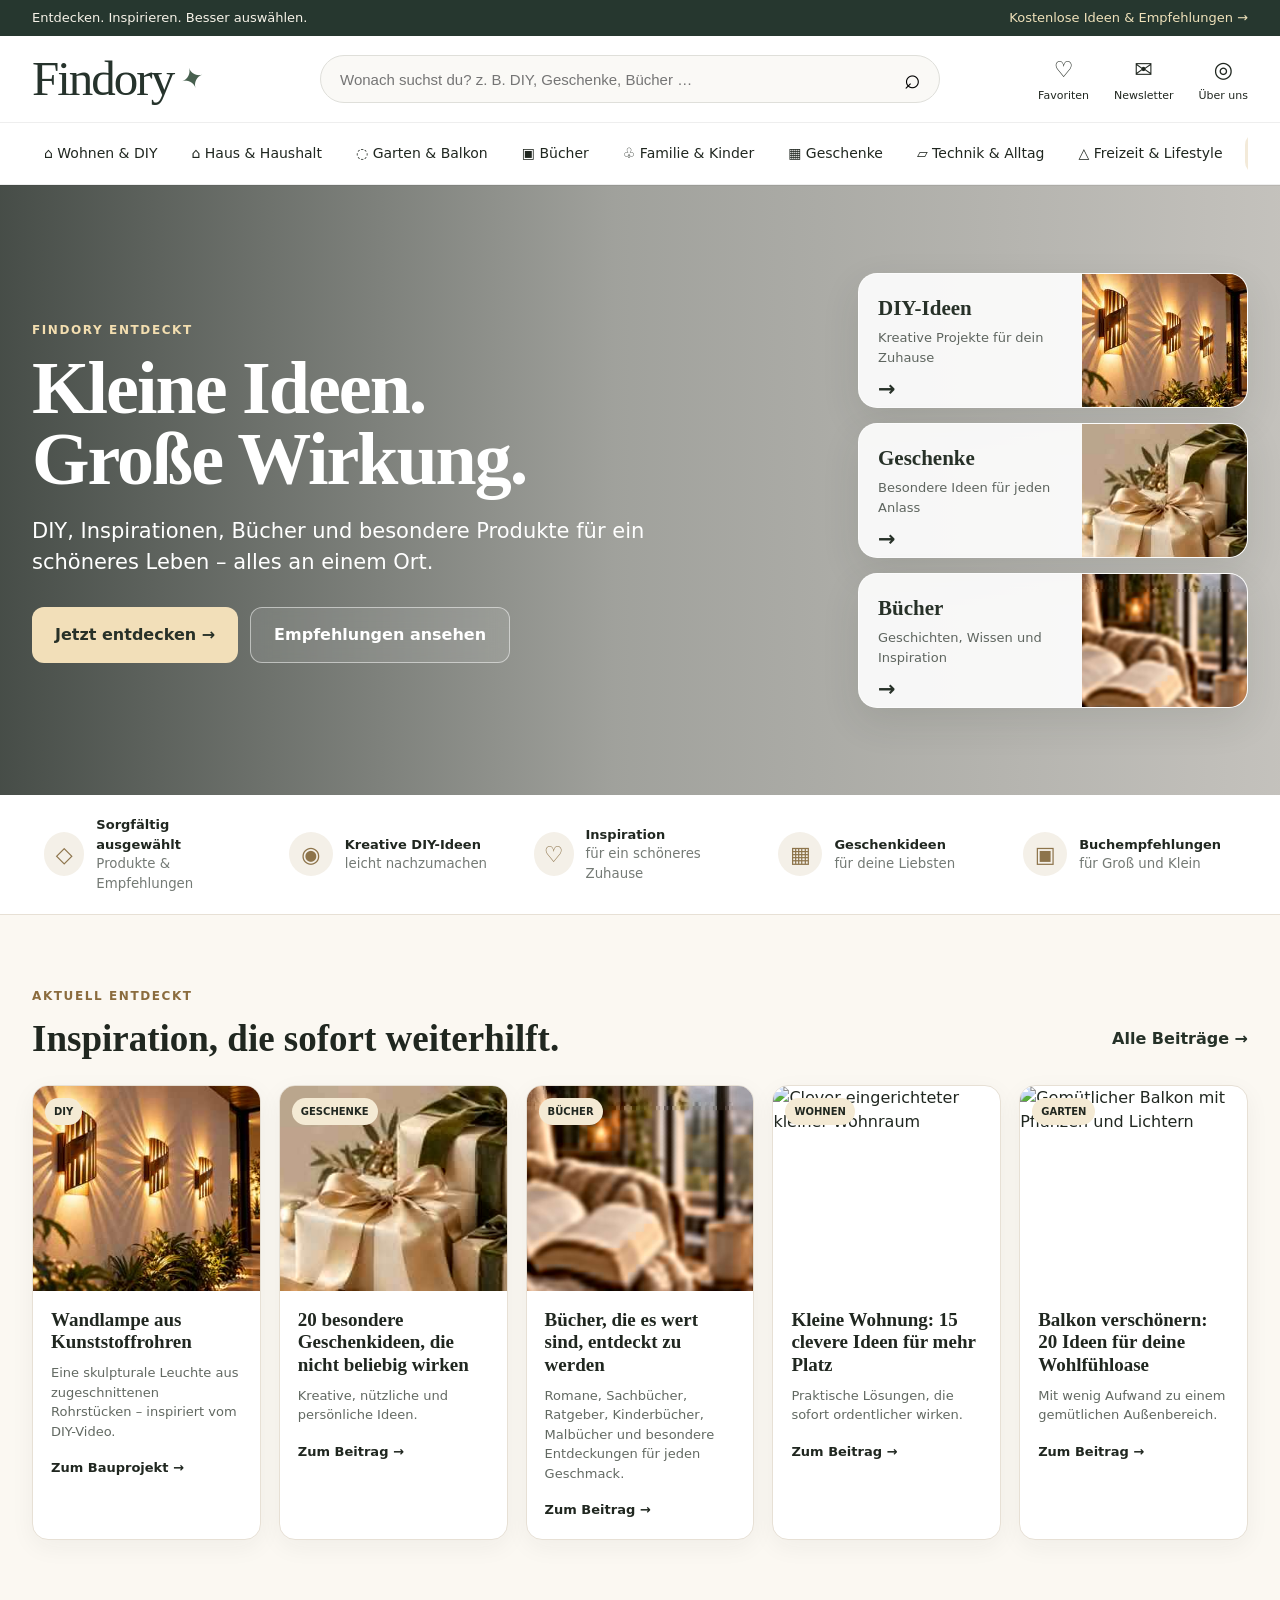
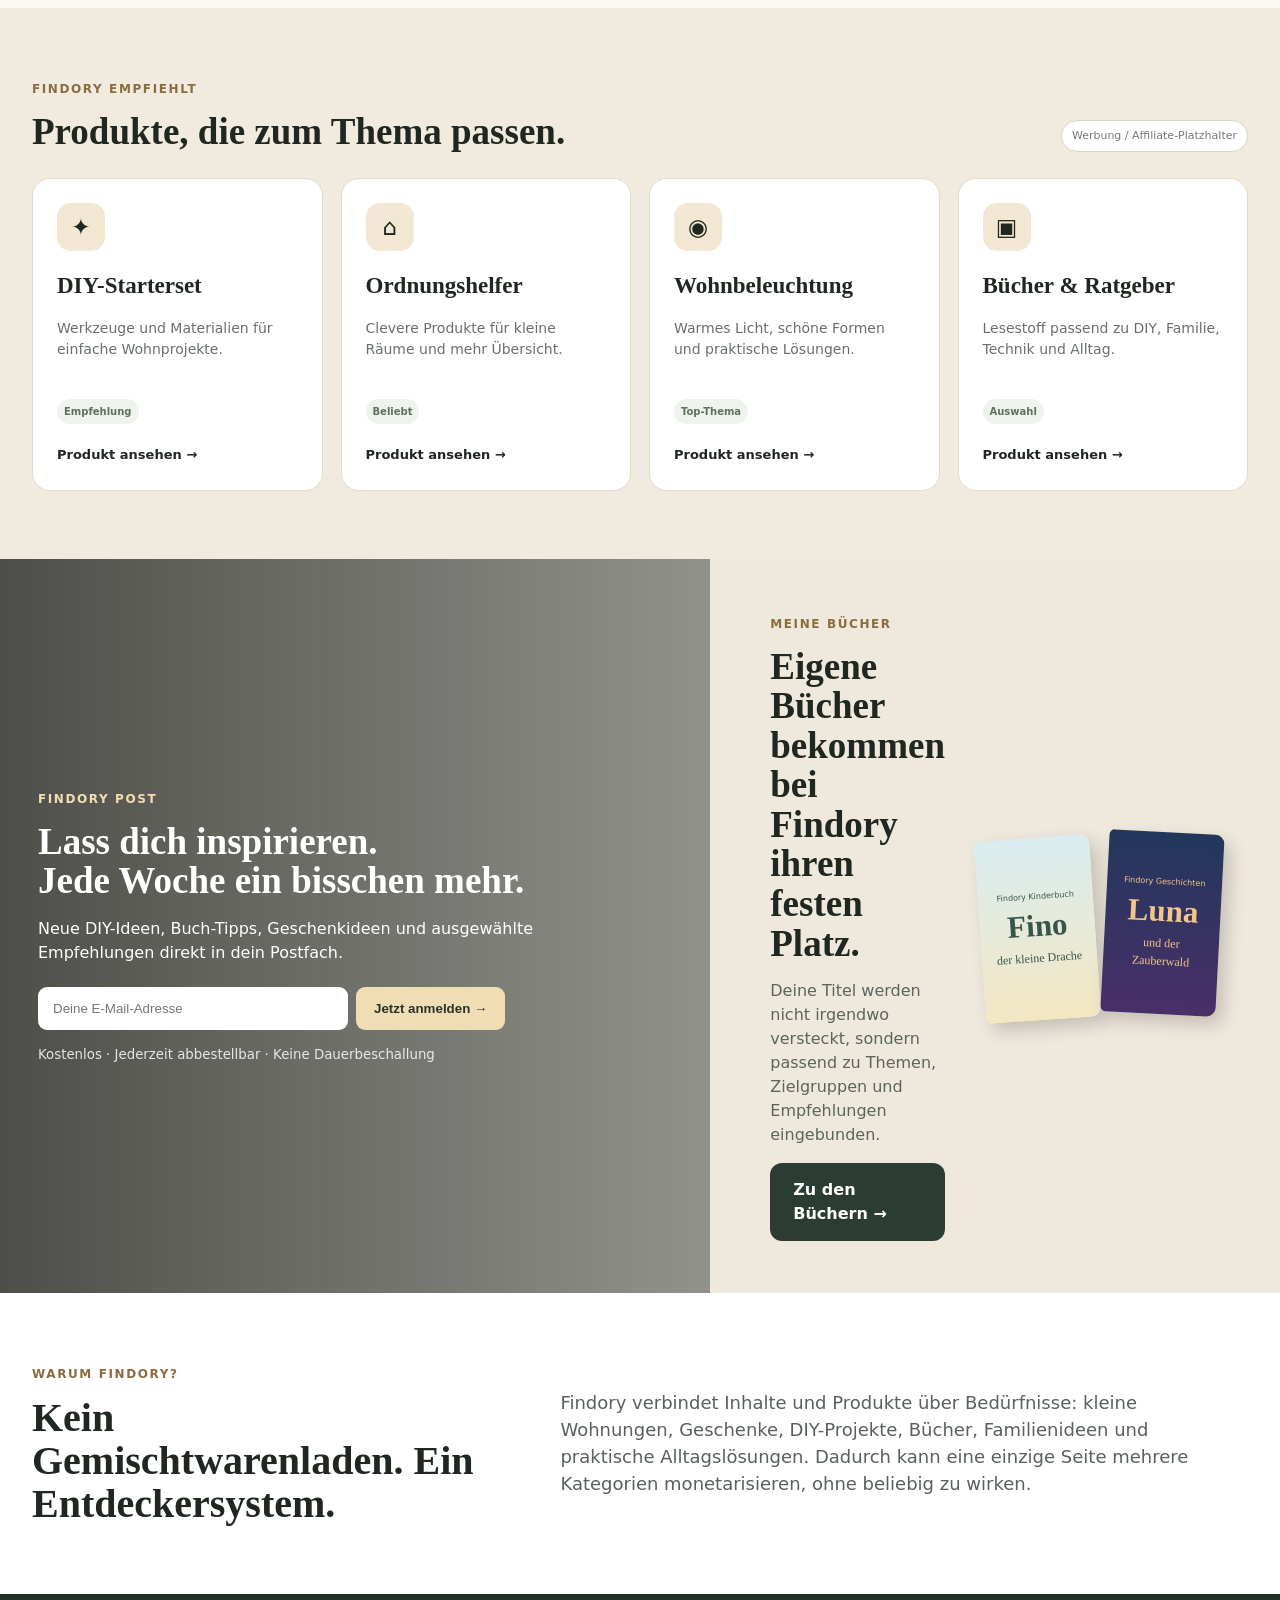
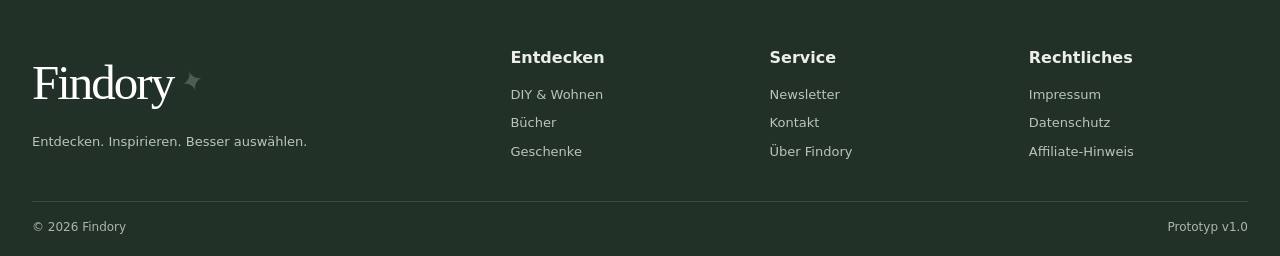
==== commit 2cdba449: "Restore reference lamp image and align process visuals" ====
--- a/index.html
+++ b/index.html
@@ -5,7 +5,7 @@
   <meta name="viewport" content="width=device-width,initial-scale=1" />
   <title>Findory – Entdecken. Inspirieren. Besser auswählen.</title>
   <meta name="description" content="Findory verbindet DIY, Wohnen, Bücher, Geschenke und Empfehlungen zu einer inspirierenden Entdeckerwelt." />
-  <link rel="stylesheet" href="styles.css" />
+  <link rel="stylesheet" href="styles.css?v=lamp-2" />
 </head>
 <body>
   <div class="topbar"><div class="wrap topbar-inner"><span>Entdecken. Inspirieren. Besser auswählen.</span><a href="#newsletter">Kostenlose Ideen & Empfehlungen →</a></div></div>
@@ -32,7 +32,7 @@
           <div class="hero-buttons"><a class="btn primary" href="#highlights">Jetzt entdecken →</a><a class="btn ghost" href="#recommendations">Empfehlungen ansehen</a></div>
         </div>
         <div class="hero-cards">
-          <a class="mini-card" href="#highlights" data-diy-filter><div><strong>DIY-Ideen</strong><span>Kreative Projekte für dein Zuhause</span><b>→</b></div><img src="images/lampen/04-fertig.jpg" alt="DIY-Wandlampe aus gebogenen Kunststoffrohr-Segmenten"></a>
+          <a class="mini-card" href="#highlights" data-diy-filter><div><strong>DIY-Ideen</strong><span>Kreative Projekte für dein Zuhause</span><b>→</b></div><img src="images/diy-wandleuchten-web.jpg" alt="DIY-Wandlampe aus gebogenen Kunststoffrohr-Segmenten"></a>
           <a class="mini-card" id="gifts" href="#recommendations"><div><strong>Geschenke</strong><span>Besondere Ideen für jeden Anlass</span><b>→</b></div><img src="images/gifts-premium.jpg" alt="Edle Geschenkarrangements in warmem Licht"></a>
           <a class="mini-card" href="#books"><div><strong>Bücher</strong><span>Geschichten, Wissen und Inspiration</span><b>→</b></div><img src="images/books-reading-nook.jpg" alt="Gemütliche Leseecke mit Büchern"></a>
         </div>
@@ -50,14 +50,14 @@
     <section class="section" id="highlights"><div class="wrap">
       <div class="section-head"><div><span class="eyebrow dark" id="highlights-label">AKTUELL ENTDECKT</span><h2 id="highlights-title">Inspiration, die sofort weiterhilft.</h2></div><button class="text-link" id="show-all-posts" type="button">Alle Beiträge →</button></div>
       <div class="cards-five">
-        <article class="content-card"><div class="image-wrap"><img src="images/lampen/04-fertig.jpg" alt="DIY-Wandlampe aus gebogenen Kunststoffrohr-Segmenten"><span>DIY</span></div><div class="card-body"><h3>Wandlampe aus Kunststoffrohren</h3><p>Eine skulpturale Leuchte aus zugeschnittenen Rohrstücken – inspiriert vom DIY-Video.</p><a href="diy-lampe-aus-kunststoffrohren.html">Zum Bauprojekt →</a></div></article>
+        <article class="content-card"><div class="image-wrap"><img src="images/diy-wandleuchten-web.jpg" alt="DIY-Wandlampe aus gebogenen Kunststoffrohr-Segmenten"><span>DIY</span></div><div class="card-body"><h3>Wandlampe aus Kunststoffrohren</h3><p>Eine skulpturale Leuchte aus zugeschnittenen Rohrstücken – inspiriert vom DIY-Video.</p><a href="diy-lampe-aus-kunststoffrohren.html">Zum Bauprojekt →</a></div></article>
         <article class="content-card"><div class="image-wrap"><img src="images/gifts-premium.jpg" alt="Edle Geschenkarrangements in warmem Licht"><span>GESCHENKE</span></div><div class="card-body"><h3>20 besondere Geschenkideen, die nicht beliebig wirken</h3><p>Kreative, nützliche und persönliche Ideen.</p><a href="#">Zum Beitrag →</a></div></article>
         <article class="content-card"><div class="image-wrap"><img src="images/books-reading-nook.jpg" alt="Gemütliche Leseecke mit Büchern"><span>BÜCHER</span></div><div class="card-body"><h3>Bücher, die es wert sind, entdeckt zu werden</h3><p>Romane, Sachbücher, Ratgeber, Kinderbücher, Malbücher und besondere Entdeckungen für jeden Geschmack.</p><a href="#">Zum Beitrag →</a></div></article>
         <article class="content-card"><div class="image-wrap"><img src="https://images.unsplash.com/photo-1536376072261-38c75010e6c9?auto=format&fit=crop&w=900&q=86" alt="Clever eingerichteter kleiner Wohnraum"><span>WOHNEN</span></div><div class="card-body"><h3>Kleine Wohnung: 15 clevere Ideen für mehr Platz</h3><p>Praktische Lösungen, die sofort ordentlicher wirken.</p><a href="#">Zum Beitrag →</a></div></article>
         <article class="content-card"><div class="image-wrap"><img src="https://images.unsplash.com/photo-1623097467856-7ad5379fe60e?auto=format&fit=crop&w=900&q=86" alt="Gemütlicher Balkon mit Pflanzen und Lichtern"><span>GARTEN</span></div><div class="card-body"><h3>Balkon verschönern: 20 Ideen für deine Wohlfühloase</h3><p>Mit wenig Aufwand zu einem gemütlichen Außenbereich.</p><a href="#">Zum Beitrag →</a></div></article>
       </div>
       <div class="cards-five diy-grid" id="diy-posts" hidden aria-live="polite">
-        <article class="content-card diy-card"><a class="diy-card-link" href="diy-lampe-aus-kunststoffrohren.html"><div class="image-wrap"><img src="images/lampen/04-fertig.jpg" alt="Warm leuchtende Wandlampe aus Kunststoffrohren"><span>DIY · WANDLICHT</span></div><div class="card-body"><h3>Wandlampe aus Kunststoffrohren</h3><p>Aus kurzen Rohrsegmenten wird ein skulpturaler Lichtkörper mit weichem Streifenschatten.</p><b class="card-cta">Bauanleitung ansehen →</b></div></a></article>
+        <article class="content-card diy-card"><a class="diy-card-link" href="diy-lampe-aus-kunststoffrohren.html"><div class="image-wrap"><img src="images/diy-wandleuchten-web.jpg" alt="Warm leuchtende Wandlampe aus Kunststoffrohren"><span>DIY · WANDLICHT</span></div><div class="card-body"><h3>Wandlampe aus Kunststoffrohren</h3><p>Aus schmalen, gebogenen Rohrlamellen wird ein skulpturales Wandlicht mit feinem Streifenschatten.</p><b class="card-cta">Bauanleitung ansehen →</b></div></a></article>
         <article class="content-card diy-card"><div class="image-wrap"><img src="https://images.unsplash.com/photo-1494438639946-1ebd1d20bf85?auto=format&fit=crop&w=900&q=85" alt="Wohnbereich mit selbst gemachtem Couchtisch"><span>MÖBEL · UNTER 50 €*</span></div><div class="card-body"><h3>Couchtisch aus gebrauchten Holzkisten</h3><p>Rustikaler Mittelpunkt mit Stauraum und persönlichem Finish.</p><details><summary>Projekt ansehen →</summary><div class="project-steps"><b>Materialien</b><p>Vier stabile gebrauchte Kisten, Schleifpapier, Schrauben und Holzöl oder Farbe.</p><b>So geht’s</b><ol><li>Kisten prüfen, reinigen und scharfe Kanten abschleifen.</li><li>Zu einem niedrigen Quadrat anordnen und miteinander verschrauben.</li><li>Oberfläche versiegeln; bei Bedarf passende Rollen ergänzen.</li></ol><small>*Unter 50 € ist ein Richtwert bei gebrauchten Kisten und vorhandenen Werkzeugen.</small></div></details></div></article>
         <article class="content-card diy-card"><div class="image-wrap"><img src="https://images.unsplash.com/photo-1746933156614-54eeb2dfaf3c?auto=format&fit=crop&w=900&q=85" alt="Schwebende Holzregale mit Pflanzen"><span>WANDREGAL · AB CA. 20 €</span></div><div class="card-body"><h3>Schweberegal aus einem Brett</h3><p>Eine kleine Wandfläche wird zum Platz für Pflanzen und Lieblingsstücke.</p><details><summary>Projekt ansehen →</summary><div class="project-steps"><b>Materialien</b><p>Ein passendes Brett, zwei Wandhalter, Schleifpapier und Wanddübel für den Untergrund.</p><b>So geht’s</b><ol><li>Brett zuschneiden lassen oder passend auswählen und schleifen.</li><li>Halterungen waagerecht und passend zum Wandmaterial montieren.</li><li>Brett befestigen und Belastbarkeit vorsichtig prüfen.</li></ol><small>Preisrahmen variiert je nach Brett, Halterung und Wandmaterial.</small></div></details></div></article>
         <article class="content-card diy-card"><div class="image-wrap"><img src="https://images.unsplash.com/photo-1494438639946-1ebd1d20bf85?auto=format&fit=crop&w=900&q=85" alt="Pflanzen und natürliche Wohnaccessoires"><span>PFLANZEN · AB CA. 8 €</span></div><div class="card-body"><h3>Übertopf mit Juteseil veredeln</h3><p>Aus einem schlichten Topf wird ein natürlicher Hingucker fürs Regal.</p><details><summary>Projekt ansehen →</summary><div class="project-steps"><b>Materialien</b><p>Ein vorhandener Übertopf, Juteseil und geeigneter Bastelkleber.</p><b>So geht’s</b><ol><li>Topfoberfläche reinigen und trocken abwischen.</li><li>Seil unten beginnend in gleichmäßigen Runden aufkleben.</li><li>Ende sauber fixieren und vollständig trocknen lassen.</li></ol><small>Richtwert: ca. 8 € mit vorhandenem Topf.</small></div></details></div></article>
--- a/styles.css
+++ b/styles.css
@@ -18,7 +18,7 @@
 
 /* Plastic-pipe wall lamp tutorial */
 .diy-card-link{display:block;height:100%}.diy-card-link:hover .card-cta{text-decoration:underline}.card-cta{display:inline-block;font-size:13px;font-weight:850;color:var(--green)}
-.lamp-tutorial{background:var(--cream2);padding:26px 0 76px}.article-wrap{max-width:1240px}.breadcrumbs{display:flex;gap:10px;align-items:center;color:#777d75;font-size:12px;margin:0 0 24px}.breadcrumbs a{font-weight:700;color:var(--green)}.article-hero{display:grid;grid-template-columns:1.05fr .95fr;gap:56px;align-items:center;background:#f1ebdf;border-radius:24px;padding:42px;margin-bottom:24px}.article-hero h1{font-family:Georgia,serif;font-size:clamp(42px,5.2vw,68px);line-height:.98;letter-spacing:-1.7px;color:var(--ink);margin:0 0 18px}.article-deck{font-family:Georgia,serif;font-size:20px;line-height:1.45;color:#515a51;margin:0 0 22px}.article-meta{display:flex;gap:9px;flex-wrap:wrap;margin:0 0 24px}.article-meta span{background:rgba(255,255,255,.76);border:1px solid #e0d7c8;border-radius:999px;padding:8px 11px;font-size:11px;color:#536054}.article-hero-image{margin:0}.article-hero-image img{height:470px;border-radius:17px;object-fit:cover;object-position:center 42%}.article-hero-image figcaption,.step-image figcaption{font-size:11px;color:#777c74;margin-top:8px}.source-note{display:grid;grid-template-columns:46px 1fr;gap:16px;background:#fff;border:1px solid var(--line);border-radius:16px;padding:20px 23px;margin:0 0 38px}.source-mark{width:42px;height:42px;border-radius:50%;display:grid;place-items:center;background:#f3ead9;color:#8b6c3e;font-size:20px}.source-note p{margin:4px 0 7px;color:#626a62;font-size:13px;max-width:930px}.source-note b{font-family:Georgia,serif;font-size:18px;color:var(--ink)}.source-note a{font-weight:800;color:#526858;font-size:12px}.tutorial-layout{display:grid;grid-template-columns:minmax(0,1fr) 285px;gap:40px;align-items:start}.materials-box,.finish-box{background:#fff;border:1px solid var(--line);border-radius:18px;padding:28px 32px}.materials-box h2,.steps-heading h2,.finish-box h2{font-family:Georgia,serif;color:var(--ink);font-size:34px;line-height:1.08;margin:0}.materials-list{list-style:none;padding:8px 0 0;margin:0;display:grid;grid-template-columns:1fr 1fr;gap:0 24px}.materials-list li{display:grid;grid-template-columns:38px 1fr;gap:11px;padding:16px 0;border-bottom:1px solid var(--line)}.materials-list li>span{font-family:Georgia,serif;font-size:20px;color:#b2915f}.materials-list b,.materials-list small{display:block}.materials-list b{font-size:13px;color:var(--ink)}.materials-list small{font-size:11px;line-height:1.5;color:#70766f;margin-top:4px}.steps-section{padding:54px 0}.steps-heading{max-width:680px;margin-bottom:29px}.steps-heading p{color:#626962;font-size:14px;margin:10px 0 0}.build-steps{list-style:none;margin:0;padding:0}.build-step{display:grid;grid-template-columns:44px 1fr;gap:0 18px;padding:28px 0;border-top:1px solid var(--line)}.step-number{grid-column:1;grid-row:1 / span 2;font-family:Georgia,serif;font-size:23px;color:#ab8955;padding-top:2px}.step-copy{grid-column:2}.step-copy h3{font-family:Georgia,serif;font-size:24px;line-height:1.15;color:var(--ink);margin:0 0 9px}.step-copy p{font-size:14px;color:#555e56;line-height:1.65;margin:0 0 10px}.step-copy .step-tip{background:#f4f0e8;padding:10px 13px;border-radius:10px;font-size:12px;color:#5d665d}.step-image{grid-column:2;margin:12px 0 0}.step-image img{width:100%;height:auto;max-height:610px;object-fit:cover;object-position:center;border-radius:15px;background:#eee7db}.finish-box h2{margin:0 0 11px}.finish-box p{color:#5a635b;font-size:14px;margin:0 0 22px}.finish-box .eyebrow{margin:0 0 8px}.tutorial-aside{position:sticky;top:28px}.aside-card{background:#2b3d33;color:#f5f2e8;border-radius:17px;padding:24px}.aside-card .eyebrow{color:#e5cd9c}.aside-card h2{font-family:Georgia,serif;font-size:27px;margin:0 0 9px}.aside-card p{font-size:13px;color:#d1d7d0}.aside-card dl{margin:18px 0 0}.aside-card dl>div{display:flex;justify-content:space-between;gap:10px;border-top:1px solid rgba(255,255,255,.15);padding:10px 0;font-size:11px}.aside-card dt{color:#bdc7bd}.aside-card dd{margin:0;text-align:right}.aside-card a{color:#efdbb4;text-decoration:underline}.aside-note{background:#f1ebdf;border-radius:14px;padding:17px;margin-top:14px}.aside-note b{font-family:Georgia,serif}.aside-note p{font-size:11px;color:#697168;margin:5px 0 0;line-height:1.5}
+.lamp-tutorial{background:var(--cream2);padding:26px 0 76px}.article-wrap{max-width:1240px}.breadcrumbs{display:flex;gap:10px;align-items:center;color:#777d75;font-size:12px;margin:0 0 24px}.breadcrumbs a{font-weight:700;color:var(--green)}.article-hero{display:grid;grid-template-columns:1.15fr .85fr;gap:48px;align-items:center;background:#f1ebdf;border-radius:24px;padding:42px;margin-bottom:24px}.article-hero h1{font-family:Georgia,serif;font-size:clamp(40px,4vw,52px);line-height:1.02;letter-spacing:-1.7px;color:var(--ink);margin:0 0 18px}.article-deck{font-family:Georgia,serif;font-size:20px;line-height:1.45;color:#515a51;margin:0 0 22px}.article-meta{display:flex;gap:9px;flex-wrap:wrap;margin:0 0 24px}.article-meta span{background:rgba(255,255,255,.76);border:1px solid #e0d7c8;border-radius:999px;padding:8px 11px;font-size:11px;color:#536054}.article-hero-image{margin:0}.article-hero-image img{height:470px;border-radius:17px;object-fit:cover;object-position:center 42%}.article-hero-image figcaption,.step-image figcaption{font-size:11px;color:#777c74;margin-top:8px}.source-note{display:grid;grid-template-columns:46px 1fr;gap:16px;background:#fff;border:1px solid var(--line);border-radius:16px;padding:20px 23px;margin:0 0 38px}.source-mark{width:42px;height:42px;border-radius:50%;display:grid;place-items:center;background:#f3ead9;color:#8b6c3e;font-size:20px}.source-note p{margin:4px 0 7px;color:#626a62;font-size:13px;max-width:930px}.source-note b{font-family:Georgia,serif;font-size:18px;color:var(--ink)}.source-note a{font-weight:800;color:#526858;font-size:12px}.tutorial-layout{display:grid;grid-template-columns:minmax(0,1fr) 285px;gap:40px;align-items:start}.materials-box,.finish-box{background:#fff;border:1px solid var(--line);border-radius:18px;padding:28px 32px}.materials-box h2,.steps-heading h2,.finish-box h2{font-family:Georgia,serif;color:var(--ink);font-size:34px;line-height:1.08;margin:0}.materials-list{list-style:none;padding:8px 0 0;margin:0;display:grid;grid-template-columns:1fr 1fr;gap:0 24px}.materials-list li{display:grid;grid-template-columns:38px 1fr;gap:11px;padding:16px 0;border-bottom:1px solid var(--line)}.materials-list li>span{font-family:Georgia,serif;font-size:20px;color:#b2915f}.materials-list b,.materials-list small{display:block}.materials-list b{font-size:13px;color:var(--ink)}.materials-list small{font-size:11px;line-height:1.5;color:#70766f;margin-top:4px}.steps-section{padding:54px 0}.steps-heading{max-width:680px;margin-bottom:29px}.steps-heading p{color:#626962;font-size:14px;margin:10px 0 0}.build-steps{list-style:none;margin:0;padding:0}.build-step{display:grid;grid-template-columns:44px 1fr;gap:0 18px;padding:28px 0;border-top:1px solid var(--line)}.step-number{grid-column:1;grid-row:1 / span 2;font-family:Georgia,serif;font-size:23px;color:#ab8955;padding-top:2px}.step-copy{grid-column:2}.step-copy h3{font-family:Georgia,serif;font-size:24px;line-height:1.15;color:var(--ink);margin:0 0 9px}.step-copy p{font-size:14px;color:#555e56;line-height:1.65;margin:0 0 10px}.step-copy .step-tip{background:#f4f0e8;padding:10px 13px;border-radius:10px;font-size:12px;color:#5d665d}.step-image{grid-column:2;margin:12px 0 0}.step-image img{width:100%;height:auto;max-height:610px;object-fit:cover;object-position:center;border-radius:15px;background:#eee7db}.finish-box h2{margin:0 0 11px}.finish-box p{color:#5a635b;font-size:14px;margin:0 0 22px}.finish-box .eyebrow{margin:0 0 8px}.tutorial-aside{position:sticky;top:28px}.aside-card{background:#2b3d33;color:#f5f2e8;border-radius:17px;padding:24px}.aside-card .eyebrow{color:#e5cd9c}.aside-card h2{font-family:Georgia,serif;font-size:27px;margin:0 0 9px}.aside-card p{font-size:13px;color:#d1d7d0}.aside-card dl{margin:18px 0 0}.aside-card dl>div{display:flex;justify-content:space-between;gap:10px;border-top:1px solid rgba(255,255,255,.15);padding:10px 0;font-size:11px}.aside-card dt{color:#bdc7bd}.aside-card dd{margin:0;text-align:right}.aside-card a{color:#efdbb4;text-decoration:underline}.aside-note{background:#f1ebdf;border-radius:14px;padding:17px;margin-top:14px}.aside-note b{font-family:Georgia,serif}.aside-note p{font-size:11px;color:#697168;margin:5px 0 0;line-height:1.5}
 @media(max-width:1000px){.article-hero{grid-template-columns:1fr 1fr;gap:28px;padding:30px}.article-hero-image img{height:390px}.tutorial-layout{grid-template-columns:1fr 250px;gap:24px}}
 @media(max-width:760px){.lamp-tutorial{padding:18px 0 48px}.article-hero{grid-template-columns:1fr;padding:23px;gap:20px}.article-hero h1{font-size:45px}.article-deck{font-size:18px}.article-hero-image img{height:420px}.tutorial-layout{grid-template-columns:1fr}.tutorial-aside{position:static;grid-row:1}.materials-box,.finish-box{padding:22px}.materials-list{grid-template-columns:1fr}.steps-section{padding:42px 0}.build-step{grid-template-columns:34px 1fr;gap:0 12px;padding:23px 0}.step-number{font-size:20px}.step-copy h3{font-size:21px}.step-image{margin-top:9px}.step-image img{max-height:520px}}
 @media(max-width:480px){.breadcrumbs{font-size:10px;gap:6px;flex-wrap:wrap}.article-hero h1{font-size:39px}.article-hero-image img{height:360px}.article-meta span{font-size:10px}.source-note{grid-template-columns:34px 1fr;padding:16px;gap:12px}.source-mark{width:34px;height:34px}}
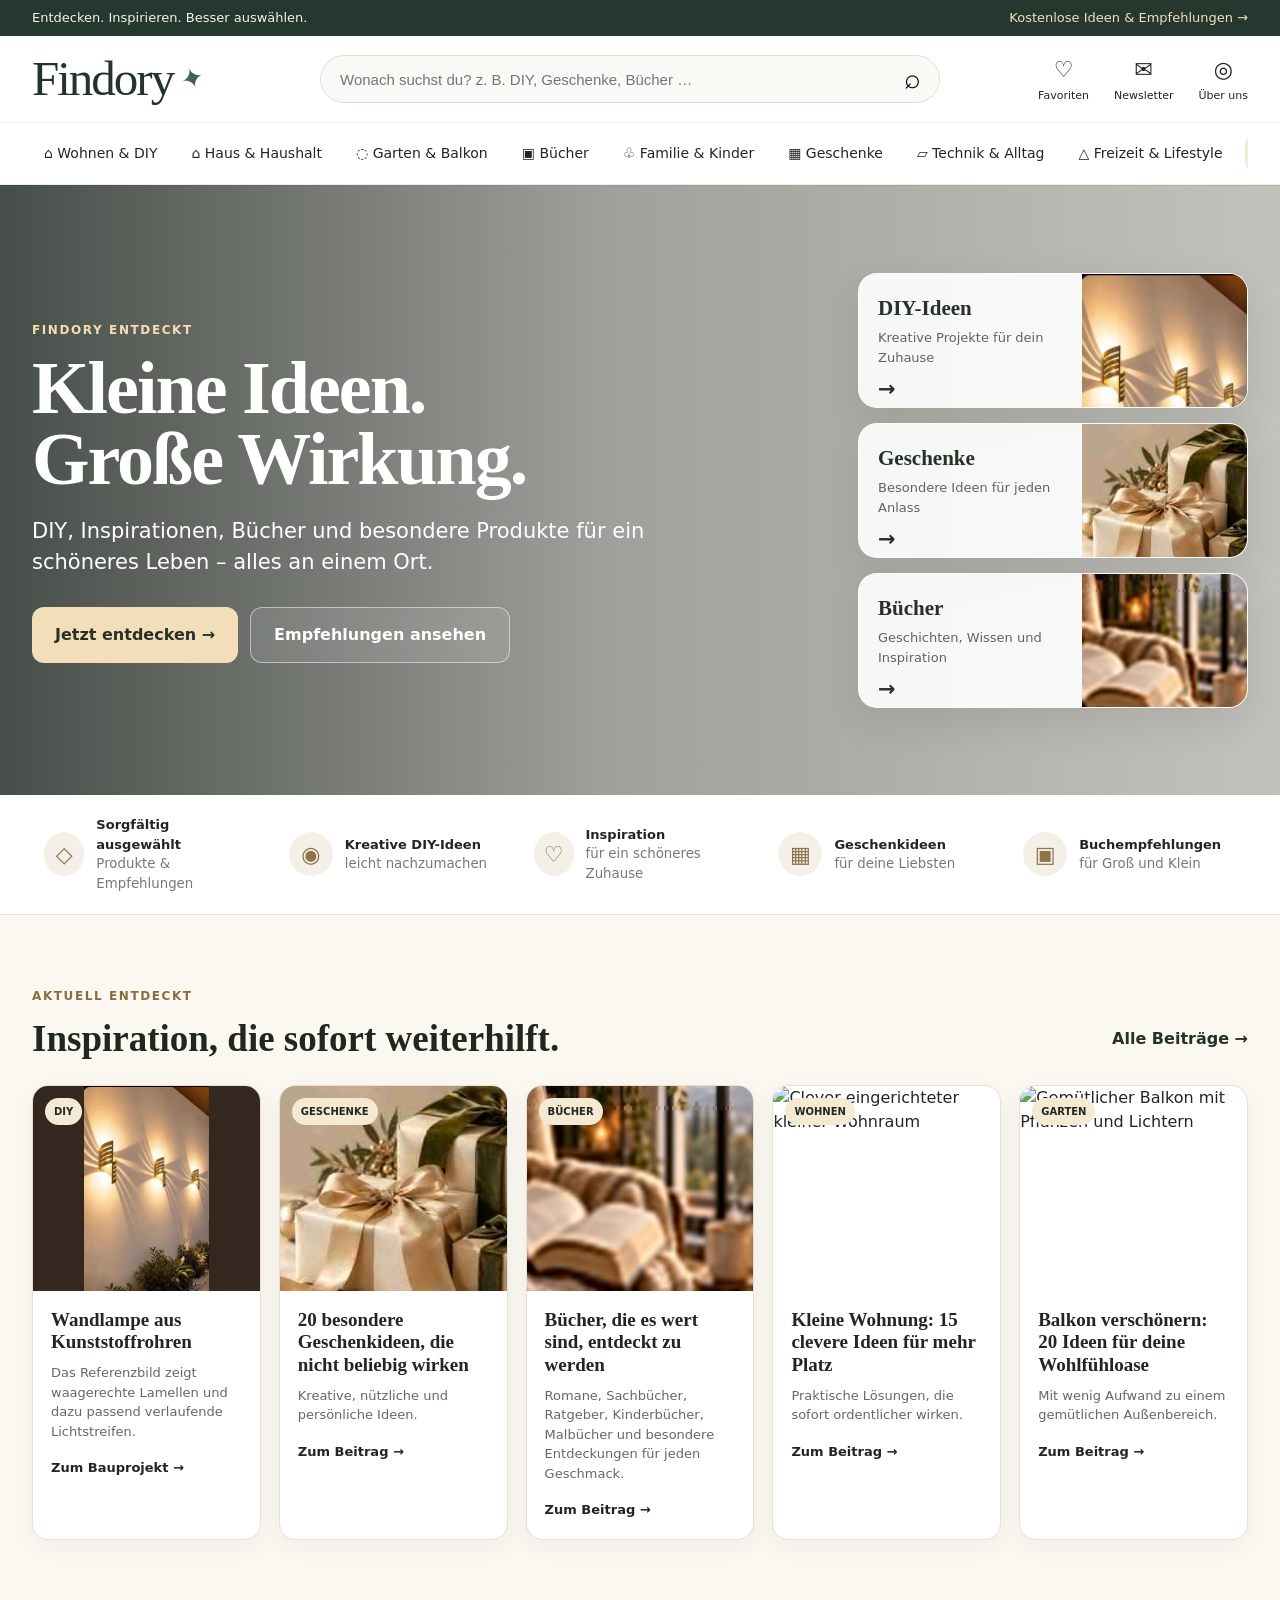
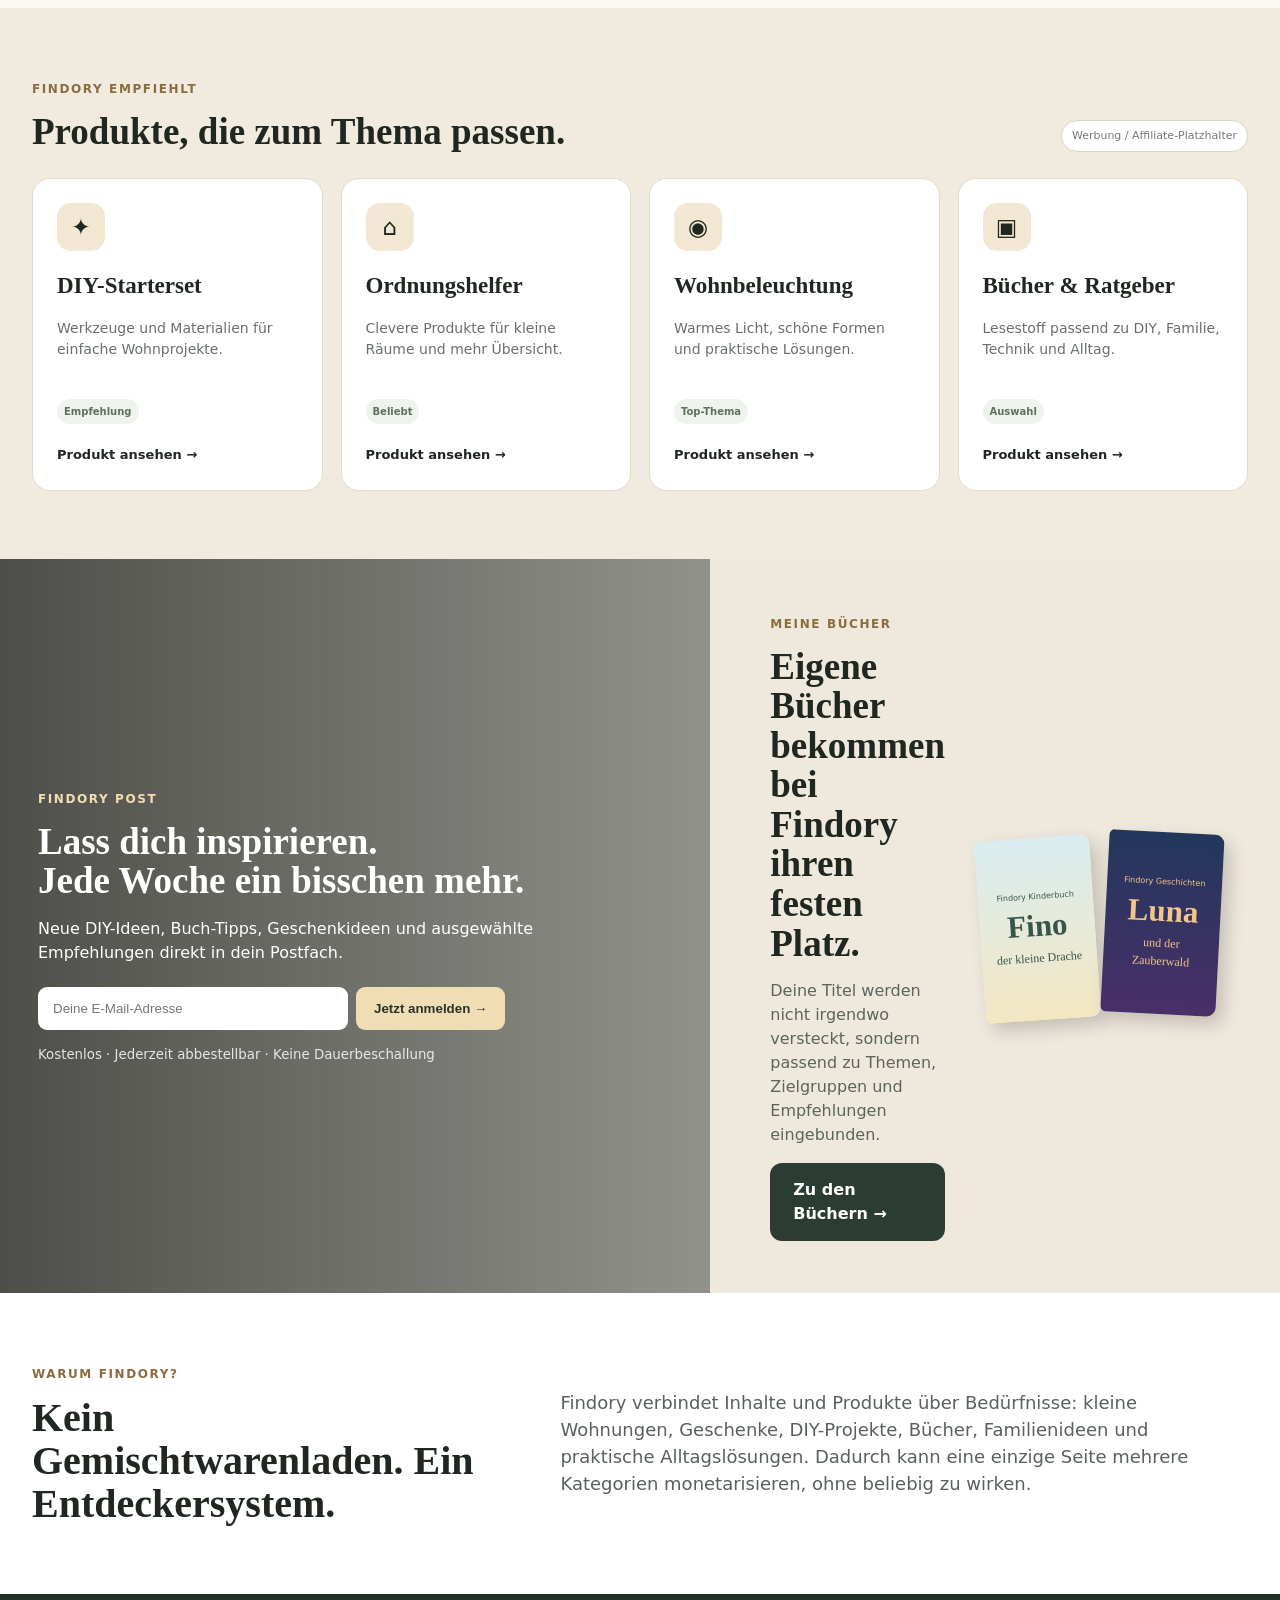
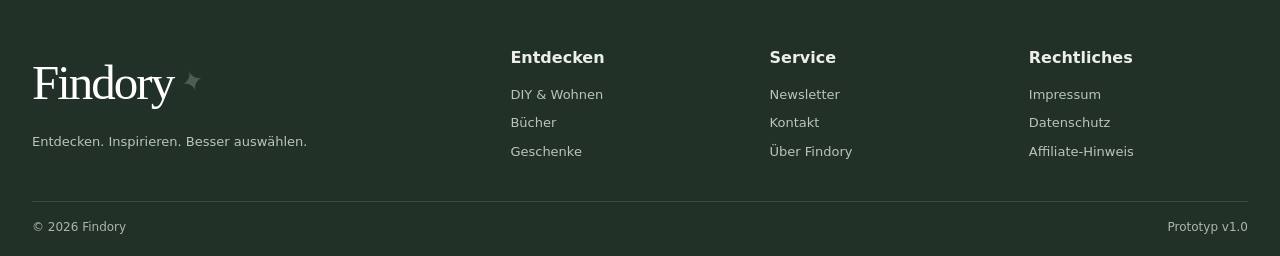
==== commit b96cdc39: "Use the exact horizontal-slat lamp reference" ====
--- a/index.html
+++ b/index.html
@@ -32,7 +32,7 @@
           <div class="hero-buttons"><a class="btn primary" href="#highlights">Jetzt entdecken →</a><a class="btn ghost" href="#recommendations">Empfehlungen ansehen</a></div>
         </div>
         <div class="hero-cards">
-          <a class="mini-card" href="#highlights" data-diy-filter><div><strong>DIY-Ideen</strong><span>Kreative Projekte für dein Zuhause</span><b>→</b></div><img src="images/diy-wandleuchten-web.jpg" alt="DIY-Wandlampe aus gebogenen Kunststoffrohr-Segmenten"></a>
+          <a class="mini-card" href="#highlights" data-diy-filter><div><strong>DIY-Ideen</strong><span>Kreative Projekte für dein Zuhause</span><b>→</b></div><img src="images/lampe-kunststoffrohr-referenz.png" alt="DIY-Wandlampe mit waagerechten Querlamellen und horizontalem Streiflicht"></a>
           <a class="mini-card" id="gifts" href="#recommendations"><div><strong>Geschenke</strong><span>Besondere Ideen für jeden Anlass</span><b>→</b></div><img src="images/gifts-premium.jpg" alt="Edle Geschenkarrangements in warmem Licht"></a>
           <a class="mini-card" href="#books"><div><strong>Bücher</strong><span>Geschichten, Wissen und Inspiration</span><b>→</b></div><img src="images/books-reading-nook.jpg" alt="Gemütliche Leseecke mit Büchern"></a>
         </div>
@@ -50,14 +50,14 @@
     <section class="section" id="highlights"><div class="wrap">
       <div class="section-head"><div><span class="eyebrow dark" id="highlights-label">AKTUELL ENTDECKT</span><h2 id="highlights-title">Inspiration, die sofort weiterhilft.</h2></div><button class="text-link" id="show-all-posts" type="button">Alle Beiträge →</button></div>
       <div class="cards-five">
-        <article class="content-card"><div class="image-wrap"><img src="images/diy-wandleuchten-web.jpg" alt="DIY-Wandlampe aus gebogenen Kunststoffrohr-Segmenten"><span>DIY</span></div><div class="card-body"><h3>Wandlampe aus Kunststoffrohren</h3><p>Eine skulpturale Leuchte aus zugeschnittenen Rohrstücken – inspiriert vom DIY-Video.</p><a href="diy-lampe-aus-kunststoffrohren.html">Zum Bauprojekt →</a></div></article>
+        <article class="content-card"><div class="image-wrap"><img src="images/lampe-kunststoffrohr-referenz.png" alt="DIY-Wandlampe mit waagerechten Querlamellen und horizontalem Streiflicht"><span>DIY</span></div><div class="card-body"><h3>Wandlampe aus Kunststoffrohren</h3><p>Das Referenzbild zeigt waagerechte Lamellen und dazu passend verlaufende Lichtstreifen.</p><a href="diy-lampe-aus-kunststoffrohren.html">Zum Bauprojekt →</a></div></article>
         <article class="content-card"><div class="image-wrap"><img src="images/gifts-premium.jpg" alt="Edle Geschenkarrangements in warmem Licht"><span>GESCHENKE</span></div><div class="card-body"><h3>20 besondere Geschenkideen, die nicht beliebig wirken</h3><p>Kreative, nützliche und persönliche Ideen.</p><a href="#">Zum Beitrag →</a></div></article>
         <article class="content-card"><div class="image-wrap"><img src="images/books-reading-nook.jpg" alt="Gemütliche Leseecke mit Büchern"><span>BÜCHER</span></div><div class="card-body"><h3>Bücher, die es wert sind, entdeckt zu werden</h3><p>Romane, Sachbücher, Ratgeber, Kinderbücher, Malbücher und besondere Entdeckungen für jeden Geschmack.</p><a href="#">Zum Beitrag →</a></div></article>
         <article class="content-card"><div class="image-wrap"><img src="https://images.unsplash.com/photo-1536376072261-38c75010e6c9?auto=format&fit=crop&w=900&q=86" alt="Clever eingerichteter kleiner Wohnraum"><span>WOHNEN</span></div><div class="card-body"><h3>Kleine Wohnung: 15 clevere Ideen für mehr Platz</h3><p>Praktische Lösungen, die sofort ordentlicher wirken.</p><a href="#">Zum Beitrag →</a></div></article>
         <article class="content-card"><div class="image-wrap"><img src="https://images.unsplash.com/photo-1623097467856-7ad5379fe60e?auto=format&fit=crop&w=900&q=86" alt="Gemütlicher Balkon mit Pflanzen und Lichtern"><span>GARTEN</span></div><div class="card-body"><h3>Balkon verschönern: 20 Ideen für deine Wohlfühloase</h3><p>Mit wenig Aufwand zu einem gemütlichen Außenbereich.</p><a href="#">Zum Beitrag →</a></div></article>
       </div>
       <div class="cards-five diy-grid" id="diy-posts" hidden aria-live="polite">
-        <article class="content-card diy-card"><a class="diy-card-link" href="diy-lampe-aus-kunststoffrohren.html"><div class="image-wrap"><img src="images/diy-wandleuchten-web.jpg" alt="Warm leuchtende Wandlampe aus Kunststoffrohren"><span>DIY · WANDLICHT</span></div><div class="card-body"><h3>Wandlampe aus Kunststoffrohren</h3><p>Aus schmalen, gebogenen Rohrlamellen wird ein skulpturales Wandlicht mit feinem Streifenschatten.</p><b class="card-cta">Bauanleitung ansehen →</b></div></a></article>
+        <article class="content-card diy-card"><a class="diy-card-link" href="diy-lampe-aus-kunststoffrohren.html"><div class="image-wrap"><img src="images/lampe-kunststoffrohr-referenz.png" alt="Wandlampe aus Kunststoffrohren mit waagerechten Querlamellen und gestreiftem Licht"><span>DIY · WANDLICHT</span></div><div class="card-body"><h3>Wandlampe aus Kunststoffrohren</h3><p>Waagerechte Querlamellen und Lichtstreifen in derselben Richtung – genau wie im Referenzbild.</p><b class="card-cta">Bauanleitung ansehen →</b></div></a></article>
         <article class="content-card diy-card"><div class="image-wrap"><img src="https://images.unsplash.com/photo-1494438639946-1ebd1d20bf85?auto=format&fit=crop&w=900&q=85" alt="Wohnbereich mit selbst gemachtem Couchtisch"><span>MÖBEL · UNTER 50 €*</span></div><div class="card-body"><h3>Couchtisch aus gebrauchten Holzkisten</h3><p>Rustikaler Mittelpunkt mit Stauraum und persönlichem Finish.</p><details><summary>Projekt ansehen →</summary><div class="project-steps"><b>Materialien</b><p>Vier stabile gebrauchte Kisten, Schleifpapier, Schrauben und Holzöl oder Farbe.</p><b>So geht’s</b><ol><li>Kisten prüfen, reinigen und scharfe Kanten abschleifen.</li><li>Zu einem niedrigen Quadrat anordnen und miteinander verschrauben.</li><li>Oberfläche versiegeln; bei Bedarf passende Rollen ergänzen.</li></ol><small>*Unter 50 € ist ein Richtwert bei gebrauchten Kisten und vorhandenen Werkzeugen.</small></div></details></div></article>
         <article class="content-card diy-card"><div class="image-wrap"><img src="https://images.unsplash.com/photo-1746933156614-54eeb2dfaf3c?auto=format&fit=crop&w=900&q=85" alt="Schwebende Holzregale mit Pflanzen"><span>WANDREGAL · AB CA. 20 €</span></div><div class="card-body"><h3>Schweberegal aus einem Brett</h3><p>Eine kleine Wandfläche wird zum Platz für Pflanzen und Lieblingsstücke.</p><details><summary>Projekt ansehen →</summary><div class="project-steps"><b>Materialien</b><p>Ein passendes Brett, zwei Wandhalter, Schleifpapier und Wanddübel für den Untergrund.</p><b>So geht’s</b><ol><li>Brett zuschneiden lassen oder passend auswählen und schleifen.</li><li>Halterungen waagerecht und passend zum Wandmaterial montieren.</li><li>Brett befestigen und Belastbarkeit vorsichtig prüfen.</li></ol><small>Preisrahmen variiert je nach Brett, Halterung und Wandmaterial.</small></div></details></div></article>
         <article class="content-card diy-card"><div class="image-wrap"><img src="https://images.unsplash.com/photo-1494438639946-1ebd1d20bf85?auto=format&fit=crop&w=900&q=85" alt="Pflanzen und natürliche Wohnaccessoires"><span>PFLANZEN · AB CA. 8 €</span></div><div class="card-body"><h3>Übertopf mit Juteseil veredeln</h3><p>Aus einem schlichten Topf wird ein natürlicher Hingucker fürs Regal.</p><details><summary>Projekt ansehen →</summary><div class="project-steps"><b>Materialien</b><p>Ein vorhandener Übertopf, Juteseil und geeigneter Bastelkleber.</p><b>So geht’s</b><ol><li>Topfoberfläche reinigen und trocken abwischen.</li><li>Seil unten beginnend in gleichmäßigen Runden aufkleben.</li><li>Ende sauber fixieren und vollständig trocknen lassen.</li></ol><small>Richtwert: ca. 8 € mit vorhandenem Topf.</small></div></details></div></article>
--- a/styles.css
+++ b/styles.css
@@ -22,3 +22,9 @@
 @media(max-width:1000px){.article-hero{grid-template-columns:1fr 1fr;gap:28px;padding:30px}.article-hero-image img{height:390px}.tutorial-layout{grid-template-columns:1fr 250px;gap:24px}}
 @media(max-width:760px){.lamp-tutorial{padding:18px 0 48px}.article-hero{grid-template-columns:1fr;padding:23px;gap:20px}.article-hero h1{font-size:45px}.article-deck{font-size:18px}.article-hero-image img{height:420px}.tutorial-layout{grid-template-columns:1fr}.tutorial-aside{position:static;grid-row:1}.materials-box,.finish-box{padding:22px}.materials-list{grid-template-columns:1fr}.steps-section{padding:42px 0}.build-step{grid-template-columns:34px 1fr;gap:0 12px;padding:23px 0}.step-number{font-size:20px}.step-copy h3{font-size:21px}.step-image{margin-top:9px}.step-image img{max-height:520px}}
 @media(max-width:480px){.breadcrumbs{font-size:10px;gap:6px;flex-wrap:wrap}.article-hero h1{font-size:39px}.article-hero-image img{height:360px}.article-meta span{font-size:10px}.source-note{grid-template-columns:34px 1fr;padding:16px;gap:12px}.source-mark{width:34px;height:34px}}
+.video-guide-pending{background:#fff;border:1px solid var(--line);border-radius:18px;padding:34px;max-width:900px;margin:0 auto}.video-guide-pending h2{font-family:Georgia,serif;font-size:34px;line-height:1.08;color:var(--ink);margin:0 0 12px}.video-guide-pending p{max-width:760px;color:#5b645c;font-size:15px;line-height:1.65;margin:0 0 22px}@media(max-width:760px){.video-guide-pending{padding:23px}.video-guide-pending h2{font-size:29px}}
+/* Preserve the complete user-provided reference image and its horizontal light pattern. */
+.mini-card img[src*="lampe-kunststoffrohr-referenz"],
+.image-wrap img[src*="lampe-kunststoffrohr-referenz"] { object-fit:contain; background:#33271f; }
+.article-hero-image { background:#33271f; border-radius:17px; overflow:hidden; }
+.article-hero-image img { width:100%; object-fit:contain; object-position:center; }
